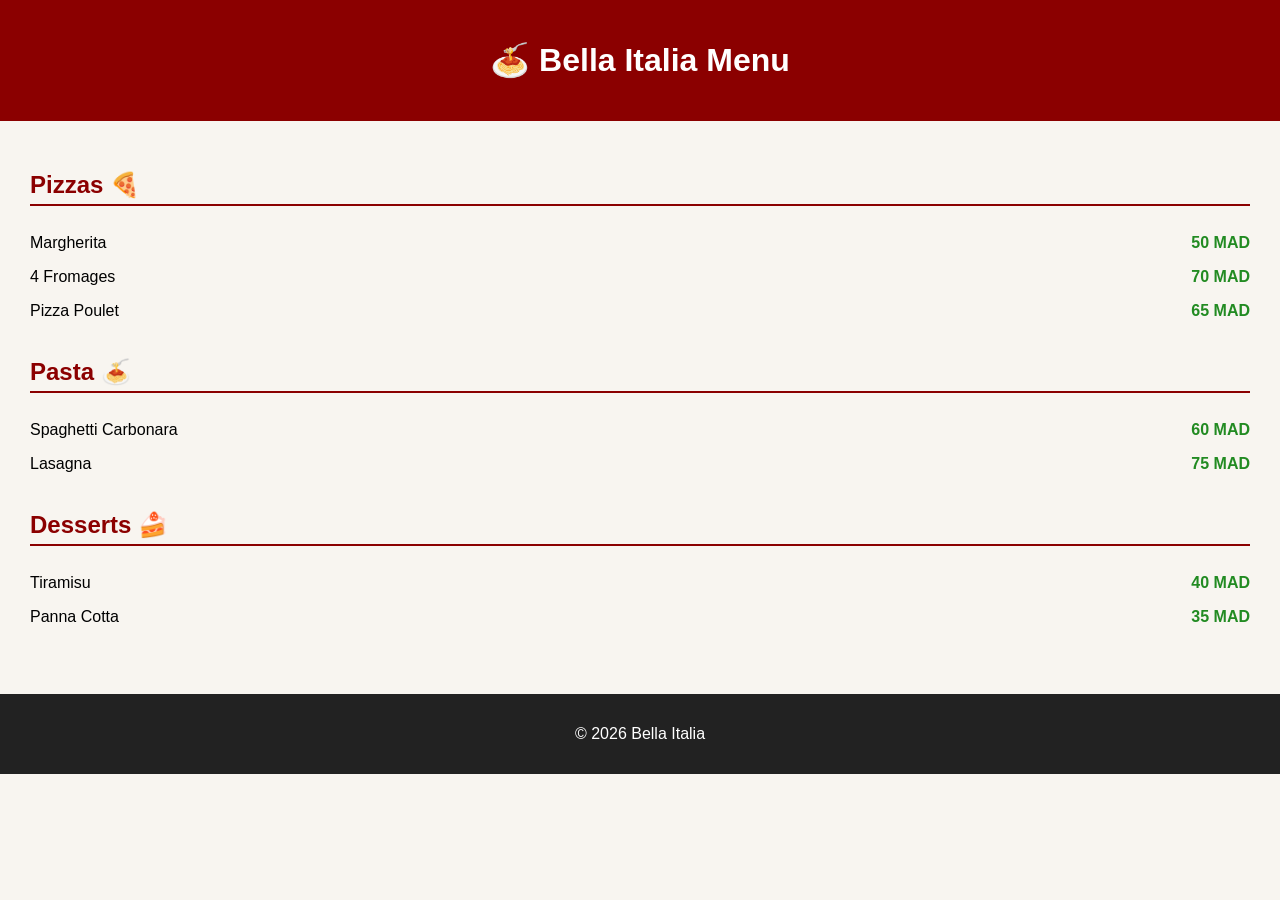
==== menu.html @ 9ca6e775 "add menu page" ====
<!DOCTYPE html>
<html lang="en">
<head>
    <meta charset="UTF-8">
    <title>Menu - Bella Italia</title>
    <style>
        body {
            font-family: Arial;
            margin: 0;
            background: #f8f5f0;
        }

        header {
            background: #8B0000;
            color: white;
            text-align: center;
            padding: 20px;
        }

        .menu {
            padding: 30px;
        }

        .category {
            margin-bottom: 30px;
        }

        .category h2 {
            border-bottom: 2px solid #8B0000;
            padding-bottom: 5px;
            color: #8B0000;
        }

        .item {
            display: flex;
            justify-content: space-between;
            padding: 8px 0;
        }

        .price {
            font-weight: bold;
            color: #228B22;
        }

        footer {
            text-align: center;
            padding: 15px;
            background: #222;
            color: white;
        }
    </style>
</head>
<body>

<header>
    <h1>🍝 Bella Italia Menu</h1>
</header>

<div class="menu">

    <div class="category">
        <h2>Pizzas 🍕</h2>
        <div class="item">
            <span>Margherita</span>
            <span class="price">50 MAD</span>
        </div>
        <div class="item">
            <span>4 Fromages</span>
            <span class="price">70 MAD</span>
        </div>
        <div class="item">
            <span>Pizza Poulet</span>
            <span class="price">65 MAD</span>
        </div>
    </div>

    <div class="category">
        <h2>Pasta 🍝</h2>
        <div class="item">
            <span>Spaghetti Carbonara</span>
            <span class="price">60 MAD</span>
        </div>
        <div class="item">
            <span>Lasagna</span>
            <span class="price">75 MAD</span>
        </div>
    </div>

    <div class="category">
        <h2>Desserts 🍰</h2>
        <div class="item">
            <span>Tiramisu</span>
            <span class="price">40 MAD</span>
        </div>
        <div class="item">
            <span>Panna Cotta</span>
            <span class="price">35 MAD</span>
        </div>
    </div>

</div>

<footer>
    <p>© 2026 Bella Italia</p>
</footer>

</body>
</html>
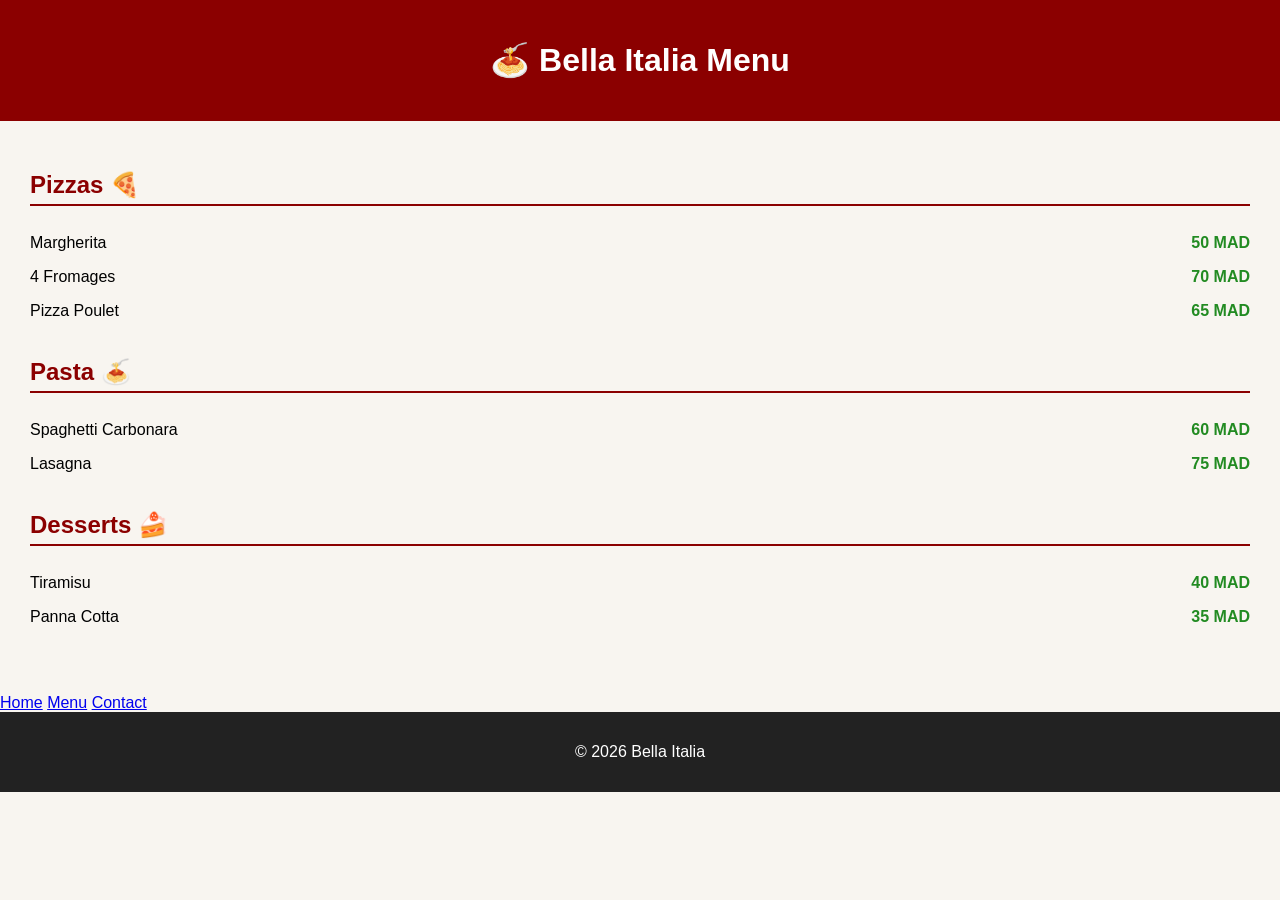
==== commit 51c002ee: "fianl update for today" ====
--- a/menu.html
+++ b/menu.html
@@ -99,6 +99,11 @@
     </div>
 
 </div>
+<nav>
+    <a href="index.html">Home</a>
+    <a href="menu.html">Menu</a>
+    <a href="#contact">Contact</a>
+</nav>
 
 <footer>
     <p>© 2026 Bella Italia</p>
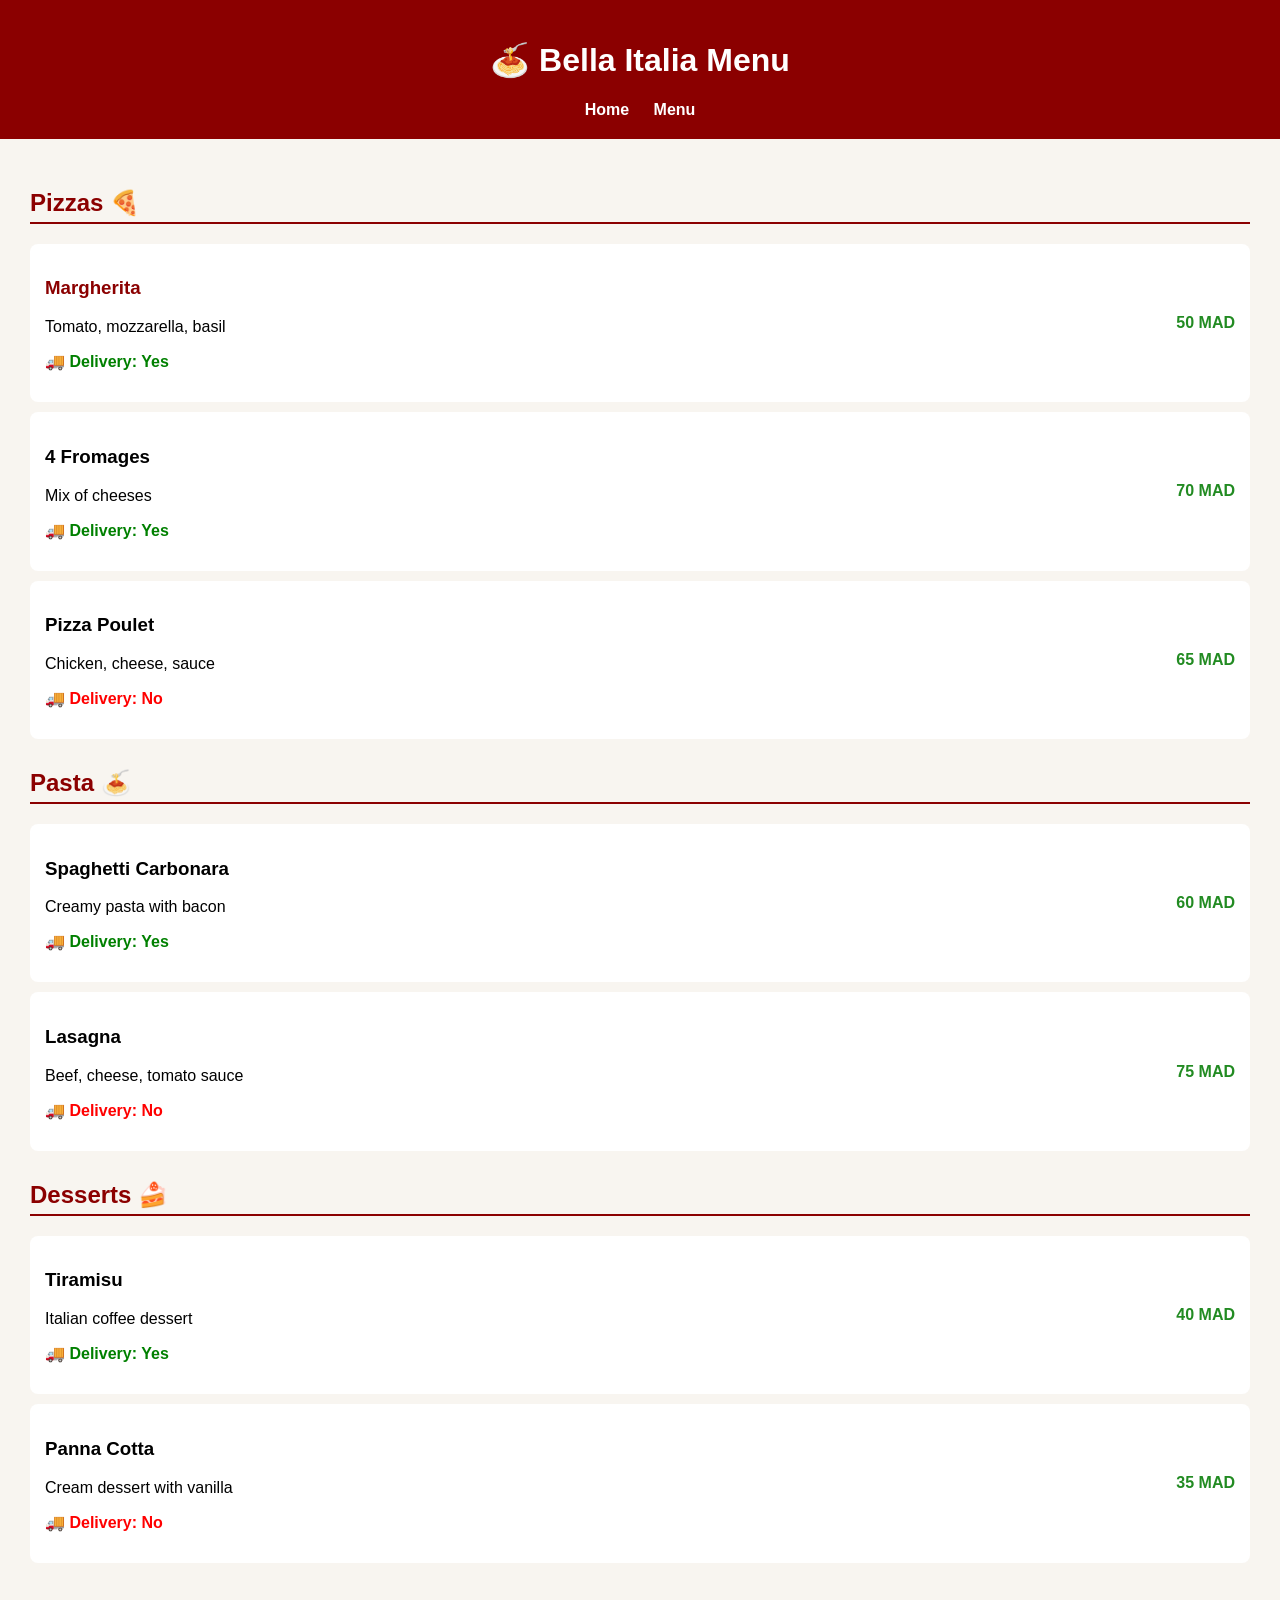
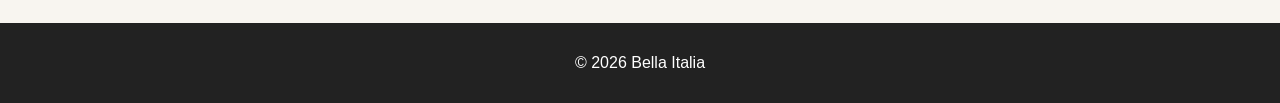
==== commit c3c79f2f: "add pizza page" ====
--- a/menu.html
+++ b/menu.html
@@ -2,7 +2,9 @@
 <html lang="en">
 <head>
     <meta charset="UTF-8">
+    <meta name="viewport" content="width=device-width, initial-scale=1.0">
     <title>Menu - Bella Italia</title>
+
     <style>
         body {
             font-family: Arial;
@@ -13,8 +15,19 @@
         header {
             background: #8B0000;
             color: white;
+            padding: 20px;
             text-align: center;
-            padding: 20px;
+        }
+
+        nav a {
+            color: white;
+            margin: 0 10px;
+            text-decoration: none;
+            font-weight: bold;
+        }
+
+        nav a:hover {
+            text-decoration: underline;
         }
 
         .menu {
@@ -34,12 +47,35 @@
         .item {
             display: flex;
             justify-content: space-between;
-            padding: 8px 0;
+            align-items: center;
+            padding: 15px;
+            background: white;
+            margin-bottom: 10px;
+            border-radius: 8px;
         }
 
         .price {
             font-weight: bold;
             color: #228B22;
+        }
+
+        .delivery-yes {
+            color: green;
+            font-weight: bold;
+        }
+
+        .delivery-no {
+            color: red;
+            font-weight: bold;
+        }
+
+        .item h3 a {
+            text-decoration: none;
+            color: #8B0000;
+        }
+
+        .item h3 a:hover {
+            text-decoration: underline;
         }
 
         footer {
@@ -48,62 +84,109 @@
             background: #222;
             color: white;
         }
+
+        /* Responsive */
+        @media (max-width: 600px) {
+            .item {
+                flex-direction: column;
+                text-align: center;
+            }
+        }
     </style>
 </head>
+
 <body>
 
 <header>
     <h1>🍝 Bella Italia Menu</h1>
+
+    <nav>
+        <a href="index.html">Home</a>
+        <a href="menu.html">Menu</a>
+    </nav>
 </header>
 
 <div class="menu">
 
+    <!-- PIZZAS -->
     <div class="category">
         <h2>Pizzas 🍕</h2>
+
         <div class="item">
-            <span>Margherita</span>
+            <div>
+                <h3><a href="pizza-margherita.html">Margherita</a></h3>
+                <p>Tomato, mozzarella, basil</p>
+                <p class="delivery-yes">🚚 Delivery: Yes</p>
+            </div>
             <span class="price">50 MAD</span>
         </div>
+
         <div class="item">
-            <span>4 Fromages</span>
+            <div>
+                <h3>4 Fromages</h3>
+                <p>Mix of cheeses</p>
+                <p class="delivery-yes">🚚 Delivery: Yes</p>
+            </div>
             <span class="price">70 MAD</span>
         </div>
+
         <div class="item">
-            <span>Pizza Poulet</span>
+            <div>
+                <h3>Pizza Poulet</h3>
+                <p>Chicken, cheese, sauce</p>
+                <p class="delivery-no">🚚 Delivery: No</p>
+            </div>
             <span class="price">65 MAD</span>
         </div>
     </div>
 
+    <!-- PASTA -->
     <div class="category">
         <h2>Pasta 🍝</h2>
+
         <div class="item">
-            <span>Spaghetti Carbonara</span>
+            <div>
+                <h3>Spaghetti Carbonara</h3>
+                <p>Creamy pasta with bacon</p>
+                <p class="delivery-yes">🚚 Delivery: Yes</p>
+            </div>
             <span class="price">60 MAD</span>
         </div>
+
         <div class="item">
-            <span>Lasagna</span>
+            <div>
+                <h3>Lasagna</h3>
+                <p>Beef, cheese, tomato sauce</p>
+                <p class="delivery-no">🚚 Delivery: No</p>
+            </div>
             <span class="price">75 MAD</span>
         </div>
     </div>
 
+    <!-- DESSERTS -->
     <div class="category">
         <h2>Desserts 🍰</h2>
+
         <div class="item">
-            <span>Tiramisu</span>
+            <div>
+                <h3>Tiramisu</h3>
+                <p>Italian coffee dessert</p>
+                <p class="delivery-yes">🚚 Delivery: Yes</p>
+            </div>
             <span class="price">40 MAD</span>
         </div>
+
         <div class="item">
-            <span>Panna Cotta</span>
+            <div>
+                <h3>Panna Cotta</h3>
+                <p>Cream dessert with vanilla</p>
+                <p class="delivery-no">🚚 Delivery: No</p>
+            </div>
             <span class="price">35 MAD</span>
         </div>
     </div>
 
 </div>
-<nav>
-    <a href="index.html">Home</a>
-    <a href="menu.html">Menu</a>
-    <a href="#contact">Contact</a>
-</nav>
 
 <footer>
     <p>© 2026 Bella Italia</p>
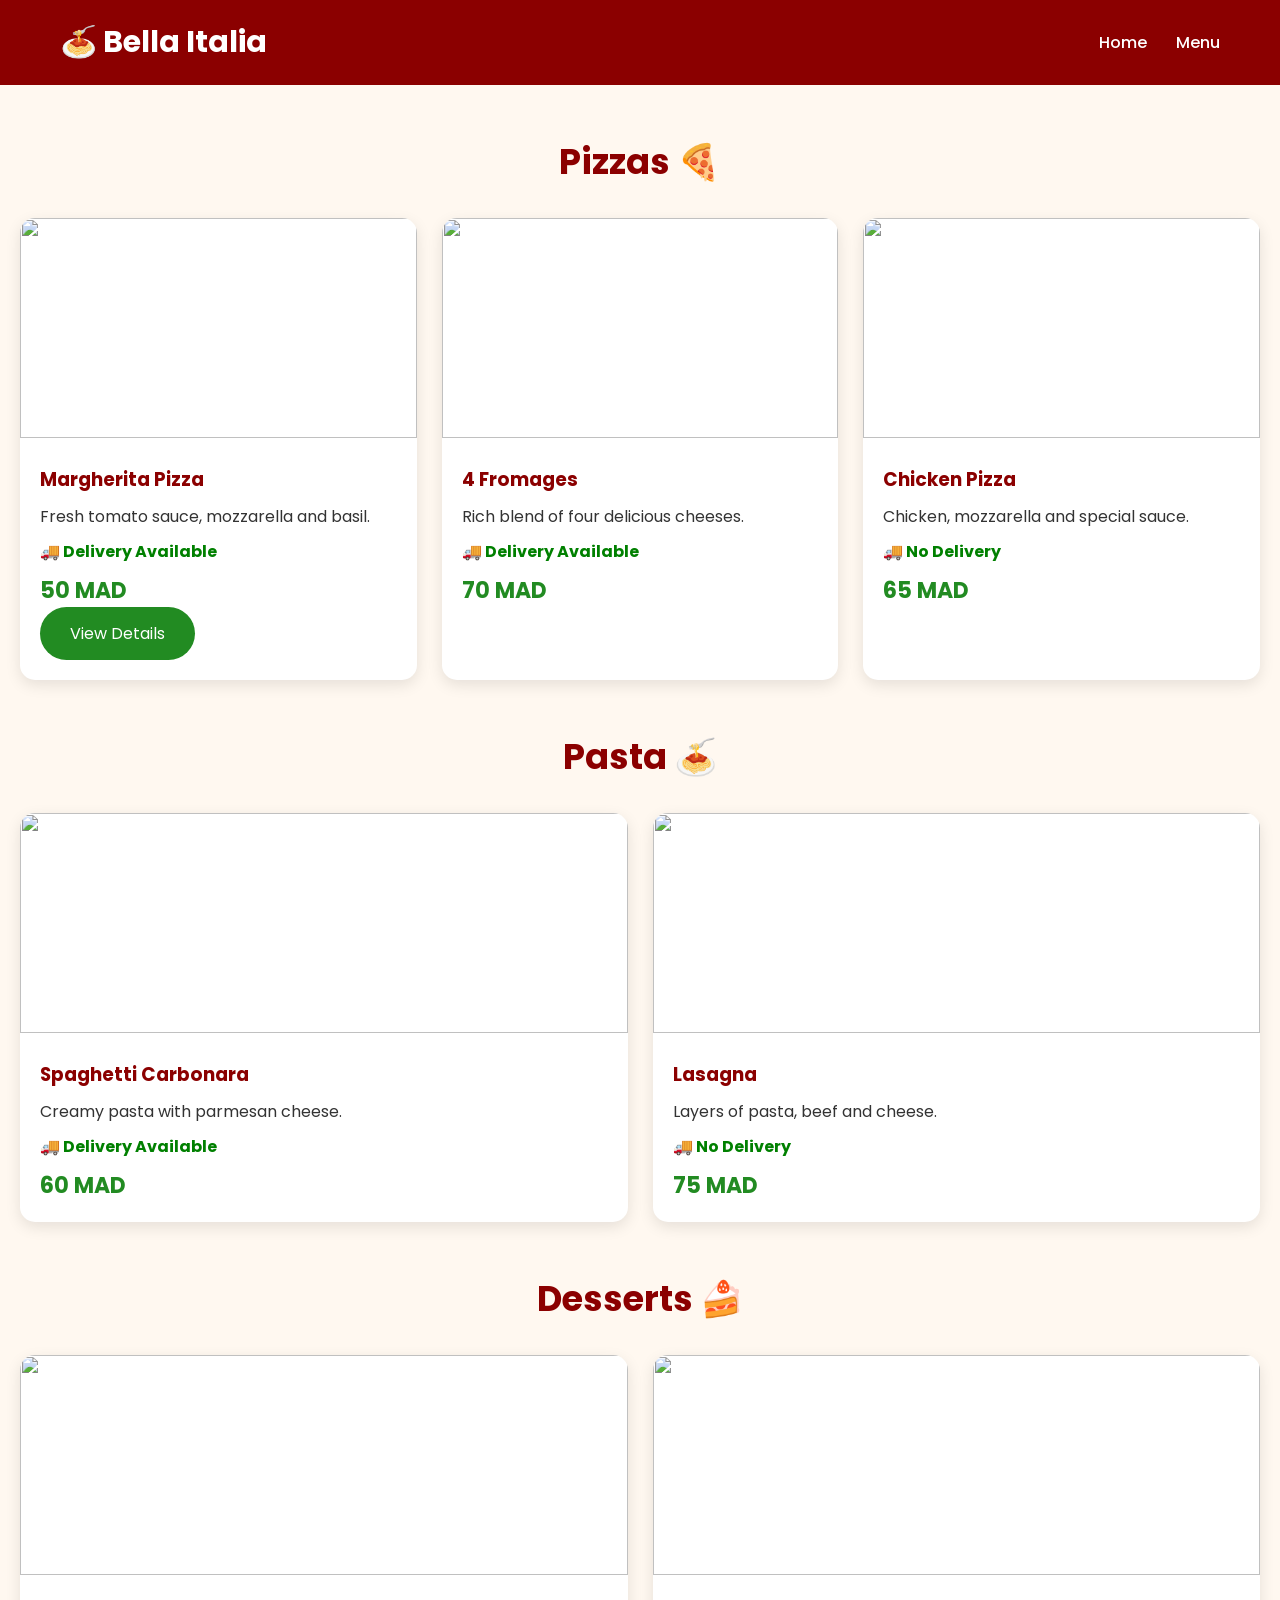
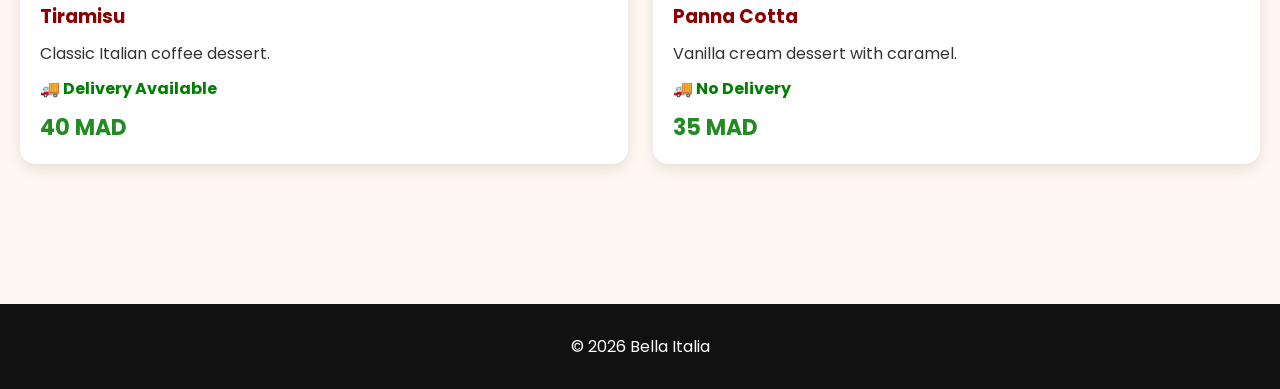
==== commit 2f5765a0: "ameliorer le style" ====
--- a/menu.html
+++ b/menu.html
@@ -1,196 +1,206 @@
 <!DOCTYPE html>
 <html lang="en">
+
 <head>
     <meta charset="UTF-8">
     <meta name="viewport" content="width=device-width, initial-scale=1.0">
+
     <title>Menu - Bella Italia</title>
 
-    <style>
-        body {
-            font-family: Arial;
-            margin: 0;
-            background: #f8f5f0;
-        }
-
-        header {
-            background: #8B0000;
-            color: white;
-            padding: 20px;
-            text-align: center;
-        }
-
-        nav a {
-            color: white;
-            margin: 0 10px;
-            text-decoration: none;
-            font-weight: bold;
-        }
-
-        nav a:hover {
-            text-decoration: underline;
-        }
-
-        .menu {
-            padding: 30px;
-        }
-
-        .category {
-            margin-bottom: 30px;
-        }
-
-        .category h2 {
-            border-bottom: 2px solid #8B0000;
-            padding-bottom: 5px;
-            color: #8B0000;
-        }
-
-        .item {
-            display: flex;
-            justify-content: space-between;
-            align-items: center;
-            padding: 15px;
-            background: white;
-            margin-bottom: 10px;
-            border-radius: 8px;
-        }
-
-        .price {
-            font-weight: bold;
-            color: #228B22;
-        }
-
-        .delivery-yes {
-            color: green;
-            font-weight: bold;
-        }
-
-        .delivery-no {
-            color: red;
-            font-weight: bold;
-        }
-
-        .item h3 a {
-            text-decoration: none;
-            color: #8B0000;
-        }
-
-        .item h3 a:hover {
-            text-decoration: underline;
-        }
-
-        footer {
-            text-align: center;
-            padding: 15px;
-            background: #222;
-            color: white;
-        }
-
-        /* Responsive */
-        @media (max-width: 600px) {
-            .item {
-                flex-direction: column;
-                text-align: center;
-            }
-        }
-    </style>
+    <link rel="stylesheet" href="style.css">
+
+    <link href="https://fonts.googleapis.com/css2?family=Poppins:wght@300;400;500;700&display=swap" rel="stylesheet">
 </head>
 
 <body>
 
-<header>
-    <h1>🍝 Bella Italia Menu</h1>
-
-    <nav>
-        <a href="index.html">Home</a>
-        <a href="menu.html">Menu</a>
+    <nav class="navbar">
+
+        <h1 class="logo">🍝 Bella Italia</h1>
+
+        <div class="nav-links">
+            <a href="index.html">Home</a>
+            <a href="menu.html">Menu</a>
+        </div>
+
     </nav>
-</header>
-
-<div class="menu">
-
-    <!-- PIZZAS -->
-    <div class="category">
-        <h2>Pizzas 🍕</h2>
-
-        <div class="item">
-            <div>
-                <h3><a href="pizza-margherita.html">Margherita</a></h3>
-                <p>Tomato, mozzarella, basil</p>
-                <p class="delivery-yes">🚚 Delivery: Yes</p>
+
+    <div class="menu">
+
+        <!-- PIZZAS -->
+
+        <div class="category">
+
+            <h2>Pizzas 🍕</h2>
+
+            <div class="menu-grid">
+
+                <div class="item">
+
+                    <img src="https://images.unsplash.com/photo-1604382355076-af4b0eb60143">
+
+                    <div class="item-content">
+
+                        <h3>Margherita Pizza</h3>
+
+                        <p>Fresh tomato sauce, mozzarella and basil.</p>
+
+                        <p class="delivery">🚚 Delivery Available</p>
+
+                        <p class="price">50 MAD</p>
+
+                        <a href="pizza-margherita.html" class="btn">
+                            View Details
+                        </a>
+
+                    </div>
+
+                </div>
+
+                <div class="item">
+
+                    <img src="https://images.unsplash.com/photo-1513104890138-7c749659a591">
+
+                    <div class="item-content">
+
+                        <h3>4 Fromages</h3>
+
+                        <p>Rich blend of four delicious cheeses.</p>
+
+                        <p class="delivery">🚚 Delivery Available</p>
+
+                        <p class="price">70 MAD</p>
+
+                    </div>
+
+                </div>
+
+                <div class="item">
+
+                    <img src="https://images.unsplash.com/photo-1594007654729-407eedc4be65">
+
+                    <div class="item-content">
+
+                        <h3>Chicken Pizza</h3>
+
+                        <p>Chicken, mozzarella and special sauce.</p>
+
+                        <p class="delivery">🚚 No Delivery</p>
+
+                        <p class="price">65 MAD</p>
+
+                    </div>
+
+                </div>
+
             </div>
-            <span class="price">50 MAD</span>
-        </div>
-
-        <div class="item">
-            <div>
-                <h3>4 Fromages</h3>
-                <p>Mix of cheeses</p>
-                <p class="delivery-yes">🚚 Delivery: Yes</p>
+
+        </div>
+
+        <!-- PASTA -->
+
+        <div class="category">
+
+            <h2>Pasta 🍝</h2>
+
+            <div class="menu-grid">
+
+                <div class="item">
+
+                    <img src="https://images.unsplash.com/photo-1621996346565-e3dbc646d9a9">
+
+                    <div class="item-content">
+
+                        <h3>Spaghetti Carbonara</h3>
+
+                        <p>Creamy pasta with parmesan cheese.</p>
+
+                        <p class="delivery">🚚 Delivery Available</p>
+
+                        <p class="price">60 MAD</p>
+
+                    </div>
+
+                </div>
+
+                <div class="item">
+
+                    <img src="https://images.unsplash.com/photo-1619895092538-128341789043">
+
+                    <div class="item-content">
+
+                        <h3>Lasagna</h3>
+
+                        <p>Layers of pasta, beef and cheese.</p>
+
+                        <p class="delivery">🚚 No Delivery</p>
+
+                        <p class="price">75 MAD</p>
+
+                    </div>
+
+                </div>
+
             </div>
-            <span class="price">70 MAD</span>
-        </div>
-
-        <div class="item">
-            <div>
-                <h3>Pizza Poulet</h3>
-                <p>Chicken, cheese, sauce</p>
-                <p class="delivery-no">🚚 Delivery: No</p>
+
+        </div>
+
+        <!-- DESSERTS -->
+
+        <div class="category">
+
+            <h2>Desserts 🍰</h2>
+
+            <div class="menu-grid">
+
+                <div class="item">
+
+                    <img src="https://images.unsplash.com/photo-1571877227200-a0d98ea607e9">
+
+                    <div class="item-content">
+
+                        <h3>Tiramisu</h3>
+
+                        <p>Classic Italian coffee dessert.</p>
+
+                        <p class="delivery">🚚 Delivery Available</p>
+
+                        <p class="price">40 MAD</p>
+
+                    </div>
+
+                </div>
+
+                <div class="item">
+
+                    <img src="https://images.unsplash.com/photo-1488477181946-6428a0291777">
+
+                    <div class="item-content">
+
+                        <h3>Panna Cotta</h3>
+
+                        <p>Vanilla cream dessert with caramel.</p>
+
+                        <p class="delivery">🚚 No Delivery</p>
+
+                        <p class="price">35 MAD</p>
+
+                    </div>
+
+                </div>
+
             </div>
-            <span class="price">65 MAD</span>
-        </div>
+
+        </div>
+
     </div>
 
-    <!-- PASTA -->
-    <div class="category">
-        <h2>Pasta 🍝</h2>
-
-        <div class="item">
-            <div>
-                <h3>Spaghetti Carbonara</h3>
-                <p>Creamy pasta with bacon</p>
-                <p class="delivery-yes">🚚 Delivery: Yes</p>
-            </div>
-            <span class="price">60 MAD</span>
-        </div>
-
-        <div class="item">
-            <div>
-                <h3>Lasagna</h3>
-                <p>Beef, cheese, tomato sauce</p>
-                <p class="delivery-no">🚚 Delivery: No</p>
-            </div>
-            <span class="price">75 MAD</span>
-        </div>
-    </div>
-
-    <!-- DESSERTS -->
-    <div class="category">
-        <h2>Desserts 🍰</h2>
-
-        <div class="item">
-            <div>
-                <h3>Tiramisu</h3>
-                <p>Italian coffee dessert</p>
-                <p class="delivery-yes">🚚 Delivery: Yes</p>
-            </div>
-            <span class="price">40 MAD</span>
-        </div>
-
-        <div class="item">
-            <div>
-                <h3>Panna Cotta</h3>
-                <p>Cream dessert with vanilla</p>
-                <p class="delivery-no">🚚 Delivery: No</p>
-            </div>
-            <span class="price">35 MAD</span>
-        </div>
-    </div>
-
-</div>
-
-<footer>
-    <p>© 2026 Bella Italia</p>
-</footer>
+    <footer>
+
+        <p>© 2026 Bella Italia</p>
+
+    </footer>
 
 </body>
+
 </html>
--- a/style.css
+++ b/style.css
@@ -0,0 +1,313 @@
+*{
+    margin:0;
+    padding:0;
+    box-sizing:border-box;
+}
+
+html{
+    scroll-behavior:smooth;
+}
+
+body{
+    font-family:'Poppins', sans-serif;
+    background:#fff8f0;
+    color:#333;
+}
+
+/* NAVBAR */
+
+.navbar{
+    display:flex;
+    justify-content:space-between;
+    align-items:center;
+
+    padding:20px 60px;
+
+    background:#8B0000;
+
+    position:sticky;
+    top:0;
+    z-index:1000;
+}
+
+.logo{
+    color:white;
+    font-size:30px;
+}
+
+.nav-links a{
+    color:white;
+    text-decoration:none;
+    margin-left:25px;
+    font-weight:500;
+    transition:0.3s;
+}
+
+.nav-links a:hover{
+    color:#ffd700;
+}
+
+/* HERO */
+
+.hero{
+    height:90vh;
+
+    background:
+    linear-gradient(rgba(0,0,0,0.5),
+    rgba(0,0,0,0.5)),
+
+    url('https://images.unsplash.com/photo-1513104890138-7c749659a591');
+
+    background-size:cover;
+    background-position:center;
+
+    display:flex;
+    flex-direction:column;
+    justify-content:center;
+    align-items:center;
+
+    text-align:center;
+    color:white;
+    padding:20px;
+}
+
+.hero h2{
+    font-size:60px;
+    margin-bottom:20px;
+}
+
+.hero p{
+    font-size:22px;
+    margin-bottom:30px;
+}
+
+/* BUTTON */
+
+.btn{
+    display:inline-block;
+
+    background:#228B22;
+    color:white;
+
+    padding:14px 30px;
+
+    border-radius:40px;
+
+    text-decoration:none;
+
+    transition:0.3s;
+}
+
+.btn:hover{
+    transform:scale(1.05);
+    background:#2fa12f;
+}
+
+/* ABOUT */
+
+.about{
+    padding:80px 20px;
+    text-align:center;
+}
+
+.about h2{
+    color:#8B0000;
+    font-size:40px;
+    margin-bottom:20px;
+}
+
+.about p{
+    max-width:700px;
+    margin:auto;
+    line-height:1.8;
+}
+
+/* MENU */
+
+.menu{
+    padding:50px 20px;
+}
+
+.category{
+    margin-bottom:50px;
+}
+
+.category h2{
+    text-align:center;
+    color:#8B0000;
+    font-size:35px;
+    margin-bottom:30px;
+}
+
+.menu-grid{
+    display:grid;
+    grid-template-columns:repeat(auto-fit,minmax(280px,1fr));
+    gap:25px;
+}
+
+.item{
+    background:white;
+
+    border-radius:15px;
+
+    overflow:hidden;
+
+    box-shadow:0 5px 15px rgba(0,0,0,0.1);
+
+    transition:0.3s;
+}
+
+.item:hover{
+    transform:translateY(-8px);
+}
+
+.item img{
+    width:100%;
+    height:220px;
+    object-fit:cover;
+}
+
+.item-content{
+    padding:20px;
+}
+
+.item h3{
+    color:#8B0000;
+    margin-bottom:10px;
+}
+
+.price{
+    color:#228B22;
+    font-size:22px;
+    font-weight:bold;
+    margin-top:10px;
+}
+
+.delivery{
+    margin-top:10px;
+    font-weight:bold;
+    color:green;
+}
+
+/* CONTACT */
+
+#contact{
+    background:white;
+    padding:60px 20px;
+    text-align:center;
+}
+
+#contact h2{
+    color:#8B0000;
+    margin-bottom:20px;
+}
+
+/* RESERVATION */
+
+#reservation{
+    padding:60px 20px;
+    text-align:center;
+}
+
+form{
+    max-width:500px;
+    margin:auto;
+}
+
+input{
+    width:100%;
+    padding:15px;
+    margin:10px 0;
+
+    border:none;
+    border-radius:10px;
+
+    background:#f1f1f1;
+}
+
+button{
+    width:100%;
+
+    padding:15px;
+
+    border:none;
+    border-radius:10px;
+
+    background:#8B0000;
+    color:white;
+
+    font-size:16px;
+
+    cursor:pointer;
+
+    transition:0.3s;
+}
+
+button:hover{
+    background:#600000;
+}
+
+/* DETAILS PAGE */
+
+.container{
+    max-width:1000px;
+
+    margin:50px auto;
+
+    background:white;
+
+    border-radius:20px;
+
+    overflow:hidden;
+
+    box-shadow:0 5px 20px rgba(0,0,0,0.1);
+}
+
+.container img{
+    width:100%;
+    height:450px;
+    object-fit:cover;
+}
+
+.content{
+    padding:40px;
+}
+
+.content h2{
+    color:#8B0000;
+    margin-bottom:20px;
+    font-size:40px;
+}
+
+.content p{
+    line-height:1.8;
+    margin-bottom:20px;
+}
+
+/* FOOTER */
+
+footer{
+    background:#111;
+    color:white;
+    text-align:center;
+    padding:30px;
+    margin-top:40px;
+}
+
+/* MOBILE */
+
+@media(max-width:768px){
+
+    .navbar{
+        flex-direction:column;
+    }
+
+    .nav-links{
+        margin-top:15px;
+    }
+
+    .hero h2{
+        font-size:40px;
+    }
+
+}
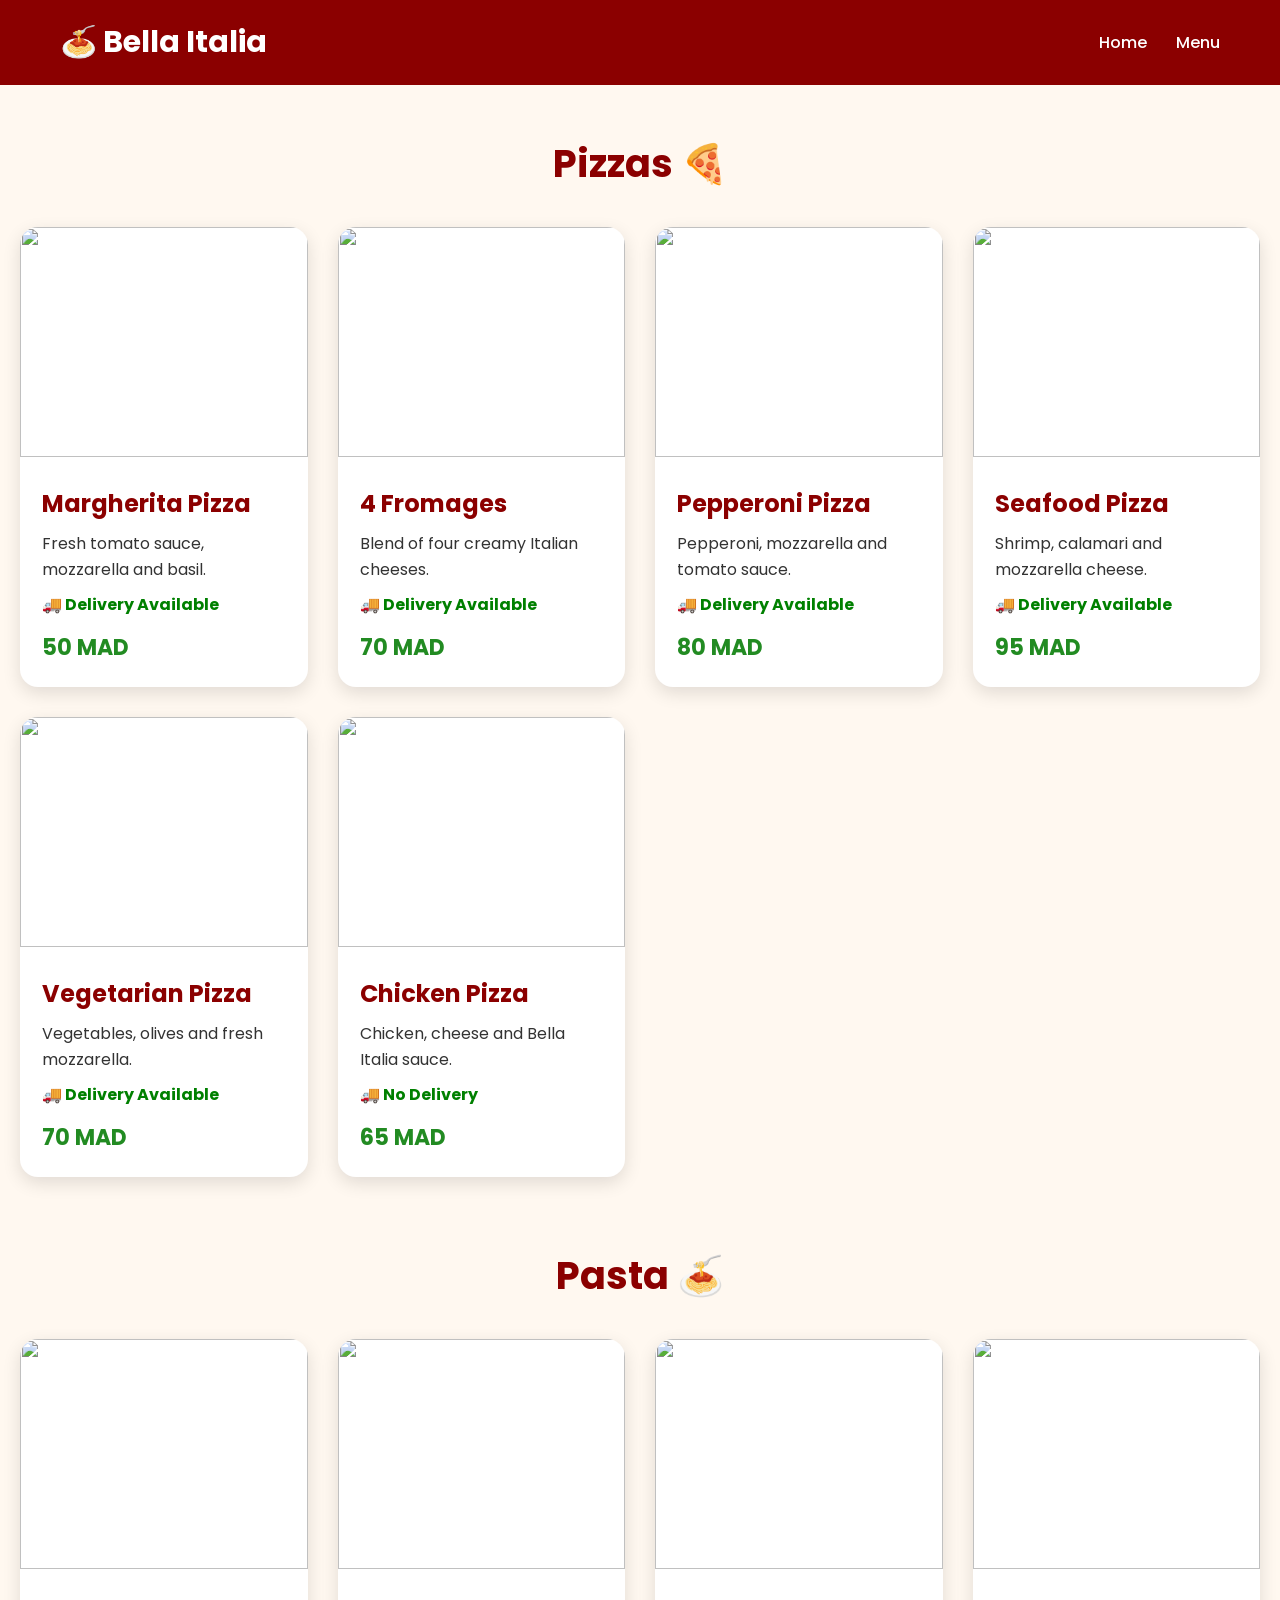
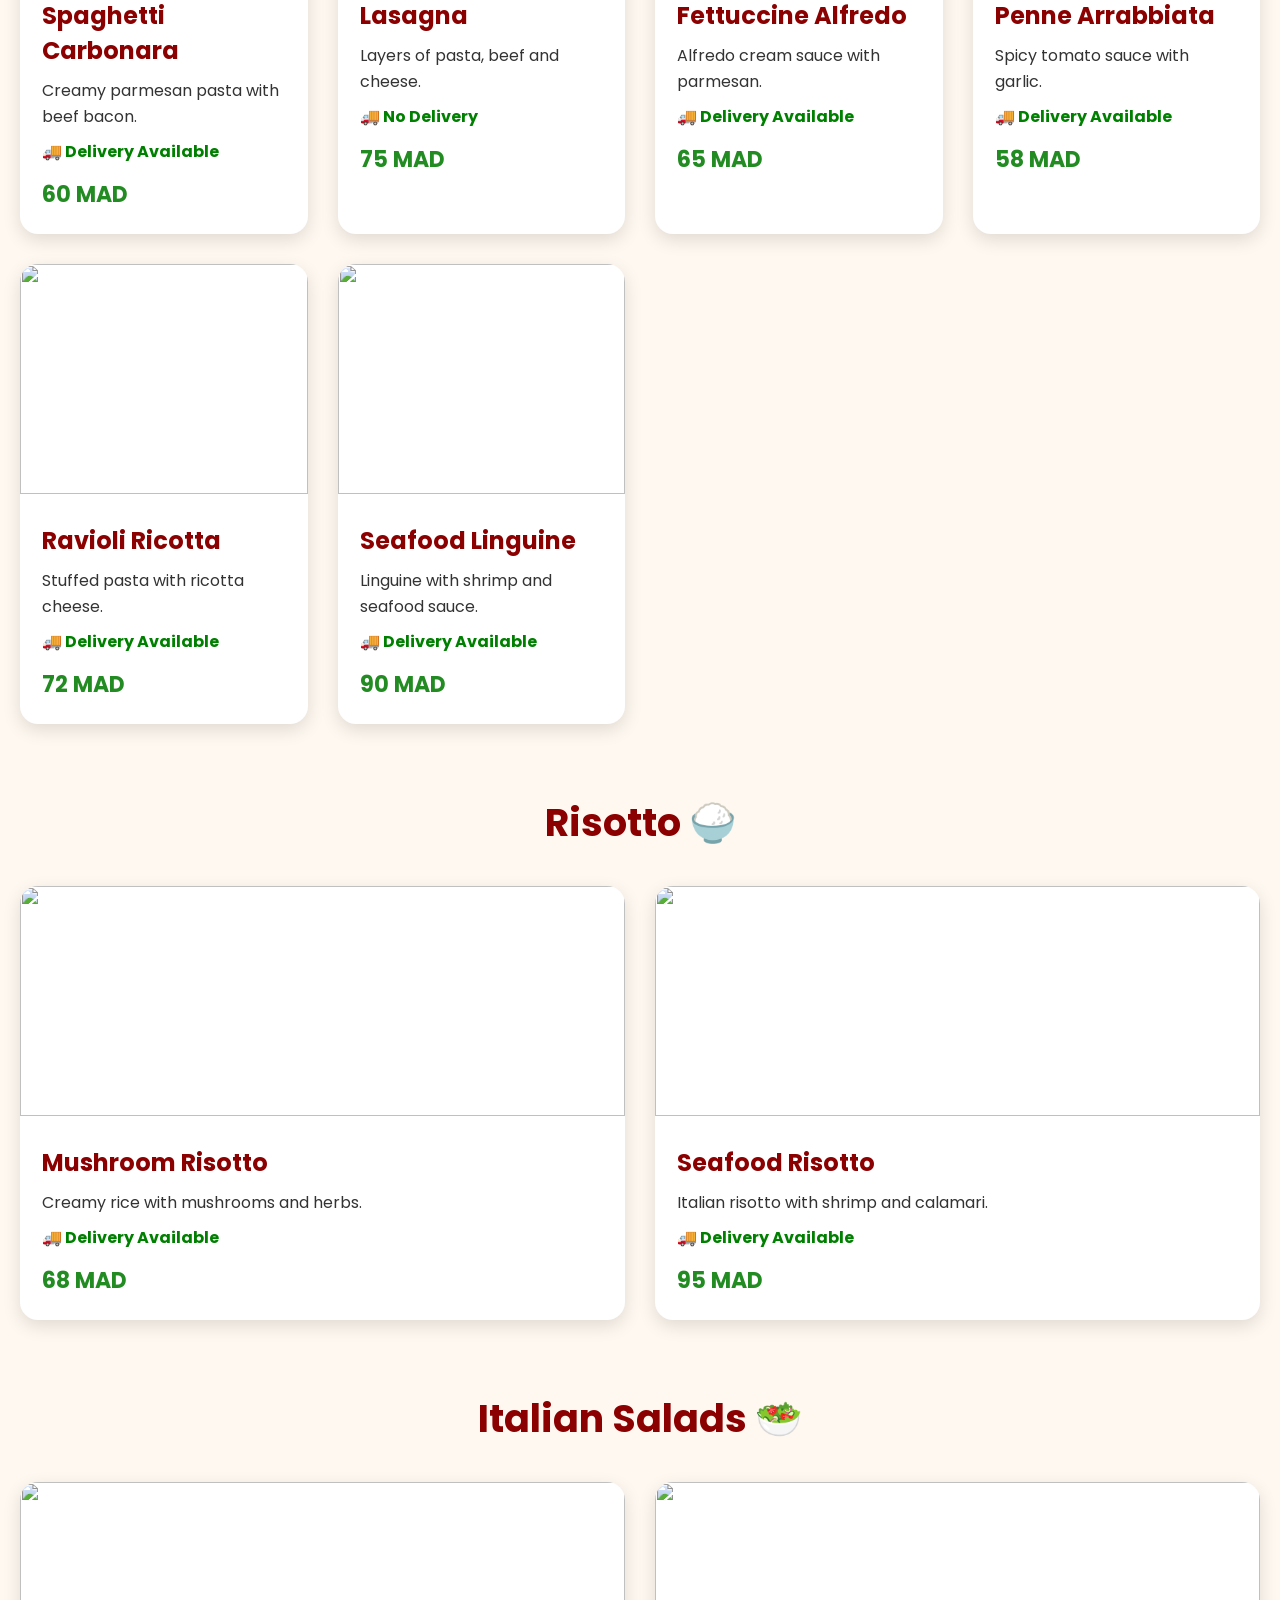
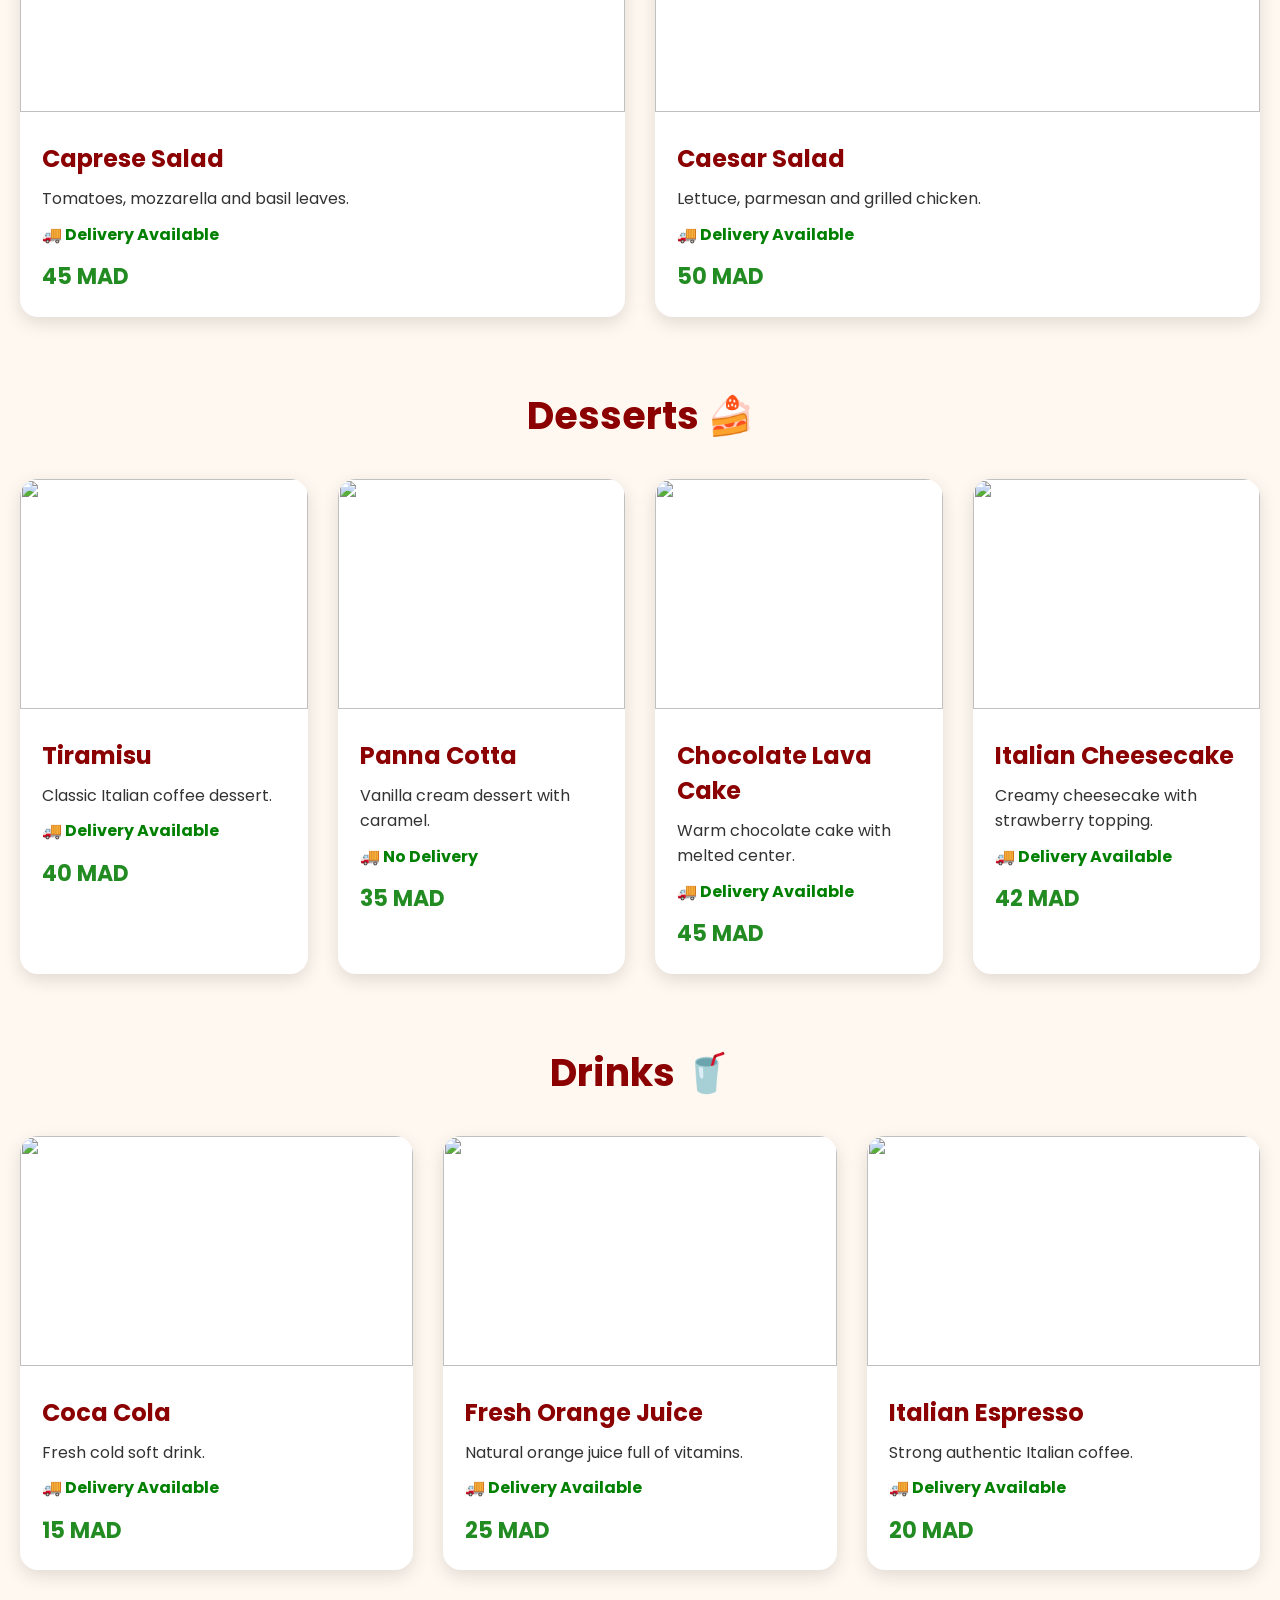
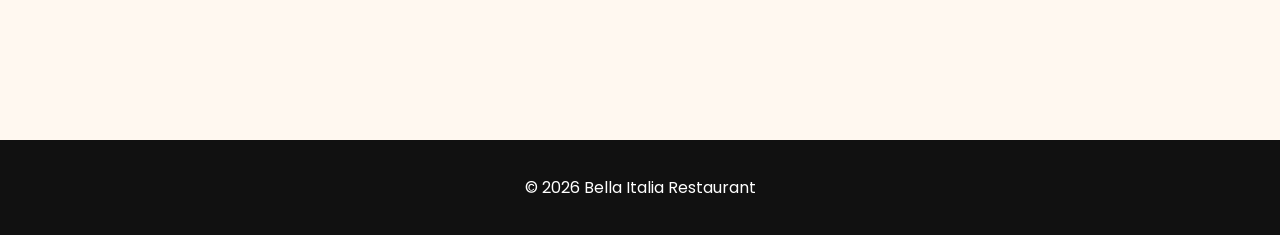
==== commit 8f6e607a: "add items" ====
--- a/menu.html
+++ b/menu.html
@@ -4,7 +4,6 @@
 <head>
     <meta charset="UTF-8">
     <meta name="viewport" content="width=device-width, initial-scale=1.0">
-
     <title>Menu - Bella Italia</title>
 
     <link rel="stylesheet" href="style.css">
@@ -13,6 +12,8 @@
 </head>
 
 <body>
+
+    <!-- NAVBAR -->
 
     <nav class="navbar">
 
@@ -25,6 +26,8 @@
 
     </nav>
 
+    <!-- MENU -->
+
     <div class="menu">
 
         <!-- PIZZAS -->
@@ -36,61 +39,63 @@
             <div class="menu-grid">
 
                 <div class="item">
-
                     <img src="https://images.unsplash.com/photo-1604382355076-af4b0eb60143">
-
-                    <div class="item-content">
-
+                    <div class="item-content">
                         <h3>Margherita Pizza</h3>
-
                         <p>Fresh tomato sauce, mozzarella and basil.</p>
-
-                        <p class="delivery">🚚 Delivery Available</p>
-
+                        <p class="delivery">🚚 Delivery Available</p>
                         <p class="price">50 MAD</p>
-
-                        <a href="pizza-margherita.html" class="btn">
-                            View Details
-                        </a>
-
-                    </div>
-
-                </div>
-
-                <div class="item">
-
+                    </div>
+                </div>
+
+                <div class="item">
                     <img src="https://images.unsplash.com/photo-1513104890138-7c749659a591">
-
-                    <div class="item-content">
-
+                    <div class="item-content">
                         <h3>4 Fromages</h3>
-
-                        <p>Rich blend of four delicious cheeses.</p>
-
-                        <p class="delivery">🚚 Delivery Available</p>
-
+                        <p>Blend of four creamy Italian cheeses.</p>
+                        <p class="delivery">🚚 Delivery Available</p>
                         <p class="price">70 MAD</p>
-
-                    </div>
-
-                </div>
-
-                <div class="item">
-
+                    </div>
+                </div>
+
+                <div class="item">
+                    <img src="https://images.unsplash.com/photo-1548365328-9f547fb0953b">
+                    <div class="item-content">
+                        <h3>Pepperoni Pizza</h3>
+                        <p>Pepperoni, mozzarella and tomato sauce.</p>
+                        <p class="delivery">🚚 Delivery Available</p>
+                        <p class="price">80 MAD</p>
+                    </div>
+                </div>
+
+                <div class="item">
+                    <img src="https://images.unsplash.com/photo-1565299624946-b28f40a0ae38">
+                    <div class="item-content">
+                        <h3>Seafood Pizza</h3>
+                        <p>Shrimp, calamari and mozzarella cheese.</p>
+                        <p class="delivery">🚚 Delivery Available</p>
+                        <p class="price">95 MAD</p>
+                    </div>
+                </div>
+
+                <div class="item">
+                    <img src="https://images.unsplash.com/photo-1574071318508-1cdbab80d002">
+                    <div class="item-content">
+                        <h3>Vegetarian Pizza</h3>
+                        <p>Vegetables, olives and fresh mozzarella.</p>
+                        <p class="delivery">🚚 Delivery Available</p>
+                        <p class="price">70 MAD</p>
+                    </div>
+                </div>
+
+                <div class="item">
                     <img src="https://images.unsplash.com/photo-1594007654729-407eedc4be65">
-
-                    <div class="item-content">
-
+                    <div class="item-content">
                         <h3>Chicken Pizza</h3>
-
-                        <p>Chicken, mozzarella and special sauce.</p>
-
+                        <p>Chicken, cheese and Bella Italia sauce.</p>
                         <p class="delivery">🚚 No Delivery</p>
-
                         <p class="price">65 MAD</p>
-
-                    </div>
-
+                    </div>
                 </div>
 
             </div>
@@ -106,39 +111,127 @@
             <div class="menu-grid">
 
                 <div class="item">
-
                     <img src="https://images.unsplash.com/photo-1621996346565-e3dbc646d9a9">
-
-                    <div class="item-content">
-
+                    <div class="item-content">
                         <h3>Spaghetti Carbonara</h3>
-
-                        <p>Creamy pasta with parmesan cheese.</p>
-
-                        <p class="delivery">🚚 Delivery Available</p>
-
+                        <p>Creamy parmesan pasta with beef bacon.</p>
+                        <p class="delivery">🚚 Delivery Available</p>
                         <p class="price">60 MAD</p>
-
-                    </div>
-
-                </div>
-
-                <div class="item">
-
+                    </div>
+                </div>
+
+                <div class="item">
                     <img src="https://images.unsplash.com/photo-1619895092538-128341789043">
-
-                    <div class="item-content">
-
+                    <div class="item-content">
                         <h3>Lasagna</h3>
-
                         <p>Layers of pasta, beef and cheese.</p>
-
                         <p class="delivery">🚚 No Delivery</p>
-
                         <p class="price">75 MAD</p>
-
-                    </div>
-
+                    </div>
+                </div>
+
+                <div class="item">
+                    <img src="https://images.unsplash.com/photo-1551183053-bf91a1d81141">
+                    <div class="item-content">
+                        <h3>Fettuccine Alfredo</h3>
+                        <p>Alfredo cream sauce with parmesan.</p>
+                        <p class="delivery">🚚 Delivery Available</p>
+                        <p class="price">65 MAD</p>
+                    </div>
+                </div>
+
+                <div class="item">
+                    <img src="https://images.unsplash.com/photo-1555949258-eb67b1ef0ceb">
+                    <div class="item-content">
+                        <h3>Penne Arrabbiata</h3>
+                        <p>Spicy tomato sauce with garlic.</p>
+                        <p class="delivery">🚚 Delivery Available</p>
+                        <p class="price">58 MAD</p>
+                    </div>
+                </div>
+
+                <div class="item">
+                    <img src="https://images.unsplash.com/photo-1473093295043-cdd812d0e601">
+                    <div class="item-content">
+                        <h3>Ravioli Ricotta</h3>
+                        <p>Stuffed pasta with ricotta cheese.</p>
+                        <p class="delivery">🚚 Delivery Available</p>
+                        <p class="price">72 MAD</p>
+                    </div>
+                </div>
+
+                <div class="item">
+                    <img src="https://images.unsplash.com/photo-1521389508051-d7ffb5dc8f70">
+                    <div class="item-content">
+                        <h3>Seafood Linguine</h3>
+                        <p>Linguine with shrimp and seafood sauce.</p>
+                        <p class="delivery">🚚 Delivery Available</p>
+                        <p class="price">90 MAD</p>
+                    </div>
+                </div>
+
+            </div>
+
+        </div>
+
+        <!-- RISOTTO -->
+
+        <div class="category">
+
+            <h2>Risotto 🍚</h2>
+
+            <div class="menu-grid">
+
+                <div class="item">
+                    <img src="https://images.unsplash.com/photo-1633436375795-12b3b339712f">
+                    <div class="item-content">
+                        <h3>Mushroom Risotto</h3>
+                        <p>Creamy rice with mushrooms and herbs.</p>
+                        <p class="delivery">🚚 Delivery Available</p>
+                        <p class="price">68 MAD</p>
+                    </div>
+                </div>
+
+                <div class="item">
+                    <img src="https://images.unsplash.com/photo-1515003197210-e0cd71810b5f">
+                    <div class="item-content">
+                        <h3>Seafood Risotto</h3>
+                        <p>Italian risotto with shrimp and calamari.</p>
+                        <p class="delivery">🚚 Delivery Available</p>
+                        <p class="price">95 MAD</p>
+                    </div>
+                </div>
+
+            </div>
+
+        </div>
+
+        <!-- SALADS -->
+
+        <div class="category">
+
+            <h2>Italian Salads 🥗</h2>
+
+            <div class="menu-grid">
+
+                <div class="item">
+                    <img src="https://images.unsplash.com/photo-1546793665-c74683f339c1">
+                    <div class="item-content">
+                        <h3>Caprese Salad</h3>
+                        <p>Tomatoes, mozzarella and basil leaves.</p>
+                        <p class="delivery">🚚 Delivery Available</p>
+                        <p class="price">45 MAD</p>
+                    </div>
+                </div>
+
+                <div class="item">
+                    <img src="https://images.unsplash.com/photo-1512621776951-a57141f2eefd">
+                    <div class="item-content">
+                        <h3>Caesar Salad</h3>
+                        <p>Lettuce, parmesan and grilled chicken.</p>
+                        <p class="delivery">🚚 Delivery Available</p>
+                        <p class="price">50 MAD</p>
+                    </div>
                 </div>
 
             </div>
@@ -154,39 +247,85 @@
             <div class="menu-grid">
 
                 <div class="item">
-
                     <img src="https://images.unsplash.com/photo-1571877227200-a0d98ea607e9">
-
-                    <div class="item-content">
-
+                    <div class="item-content">
                         <h3>Tiramisu</h3>
-
                         <p>Classic Italian coffee dessert.</p>
-
-                        <p class="delivery">🚚 Delivery Available</p>
-
+                        <p class="delivery">🚚 Delivery Available</p>
                         <p class="price">40 MAD</p>
-
-                    </div>
-
-                </div>
-
-                <div class="item">
-
+                    </div>
+                </div>
+
+                <div class="item">
                     <img src="https://images.unsplash.com/photo-1488477181946-6428a0291777">
-
-                    <div class="item-content">
-
+                    <div class="item-content">
                         <h3>Panna Cotta</h3>
-
                         <p>Vanilla cream dessert with caramel.</p>
-
                         <p class="delivery">🚚 No Delivery</p>
-
                         <p class="price">35 MAD</p>
-
-                    </div>
-
+                    </div>
+                </div>
+
+                <div class="item">
+                    <img src="https://images.unsplash.com/photo-1551024601-bec78aea704b">
+                    <div class="item-content">
+                        <h3>Chocolate Lava Cake</h3>
+                        <p>Warm chocolate cake with melted center.</p>
+                        <p class="delivery">🚚 Delivery Available</p>
+                        <p class="price">45 MAD</p>
+                    </div>
+                </div>
+
+                <div class="item">
+                    <img src="https://images.unsplash.com/photo-1464306076886-da185f6a9d05">
+                    <div class="item-content">
+                        <h3>Italian Cheesecake</h3>
+                        <p>Creamy cheesecake with strawberry topping.</p>
+                        <p class="delivery">🚚 Delivery Available</p>
+                        <p class="price">42 MAD</p>
+                    </div>
+                </div>
+
+            </div>
+
+        </div>
+
+        <!-- DRINKS -->
+
+        <div class="category">
+
+            <h2>Drinks 🥤</h2>
+
+            <div class="menu-grid">
+
+                <div class="item">
+                    <img src="https://images.unsplash.com/photo-1513558161293-cdaf765ed2fd">
+                    <div class="item-content">
+                        <h3>Coca Cola</h3>
+                        <p>Fresh cold soft drink.</p>
+                        <p class="delivery">🚚 Delivery Available</p>
+                        <p class="price">15 MAD</p>
+                    </div>
+                </div>
+
+                <div class="item">
+                    <img src="https://images.unsplash.com/photo-1517701604599-bb29b565090c">
+                    <div class="item-content">
+                        <h3>Fresh Orange Juice</h3>
+                        <p>Natural orange juice full of vitamins.</p>
+                        <p class="delivery">🚚 Delivery Available</p>
+                        <p class="price">25 MAD</p>
+                    </div>
+                </div>
+
+                <div class="item">
+                    <img src="https://images.unsplash.com/photo-1499636136210-6f4ee915583e">
+                    <div class="item-content">
+                        <h3>Italian Espresso</h3>
+                        <p>Strong authentic Italian coffee.</p>
+                        <p class="delivery">🚚 Delivery Available</p>
+                        <p class="price">20 MAD</p>
+                    </div>
                 </div>
 
             </div>
@@ -195,9 +334,11 @@
 
     </div>
 
+    <!-- FOOTER -->
+
     <footer>
 
-        <p>© 2026 Bella Italia</p>
+        <p>© 2026 Bella Italia Restaurant</p>
 
     </footer>
 
--- a/style.css
+++ b/style.css
@@ -47,81 +47,6 @@
     color:#ffd700;
 }
 
-/* HERO */
-
-.hero{
-    height:90vh;
-
-    background:
-    linear-gradient(rgba(0,0,0,0.5),
-    rgba(0,0,0,0.5)),
-
-    url('https://images.unsplash.com/photo-1513104890138-7c749659a591');
-
-    background-size:cover;
-    background-position:center;
-
-    display:flex;
-    flex-direction:column;
-    justify-content:center;
-    align-items:center;
-
-    text-align:center;
-    color:white;
-    padding:20px;
-}
-
-.hero h2{
-    font-size:60px;
-    margin-bottom:20px;
-}
-
-.hero p{
-    font-size:22px;
-    margin-bottom:30px;
-}
-
-/* BUTTON */
-
-.btn{
-    display:inline-block;
-
-    background:#228B22;
-    color:white;
-
-    padding:14px 30px;
-
-    border-radius:40px;
-
-    text-decoration:none;
-
-    transition:0.3s;
-}
-
-.btn:hover{
-    transform:scale(1.05);
-    background:#2fa12f;
-}
-
-/* ABOUT */
-
-.about{
-    padding:80px 20px;
-    text-align:center;
-}
-
-.about h2{
-    color:#8B0000;
-    font-size:40px;
-    margin-bottom:20px;
-}
-
-.about p{
-    max-width:700px;
-    margin:auto;
-    line-height:1.8;
-}
-
 /* MENU */
 
 .menu{
@@ -129,58 +54,70 @@
 }
 
 .category{
-    margin-bottom:50px;
+    margin-bottom:70px;
 }
 
 .category h2{
     text-align:center;
     color:#8B0000;
-    font-size:35px;
-    margin-bottom:30px;
+    font-size:38px;
+    margin-bottom:35px;
 }
+
+/* GRID */
 
 .menu-grid{
     display:grid;
-    grid-template-columns:repeat(auto-fit,minmax(280px,1fr));
-    gap:25px;
+
+    grid-template-columns:
+    repeat(auto-fit,minmax(280px,1fr));
+
+    gap:30px;
 }
+
+/* CARD */
 
 .item{
     background:white;
 
-    border-radius:15px;
+    border-radius:18px;
 
     overflow:hidden;
 
-    box-shadow:0 5px 15px rgba(0,0,0,0.1);
+    box-shadow:0 6px 18px rgba(0,0,0,0.12);
 
     transition:0.3s;
 }
 
 .item:hover{
-    transform:translateY(-8px);
+    transform:translateY(-10px);
 }
 
 .item img{
     width:100%;
-    height:220px;
+    height:230px;
     object-fit:cover;
 }
 
 .item-content{
-    padding:20px;
+    padding:22px;
 }
 
 .item h3{
     color:#8B0000;
     margin-bottom:10px;
+    font-size:24px;
+}
+
+.item p{
+    line-height:1.6;
 }
 
 .price{
     color:#228B22;
     font-size:22px;
     font-weight:bold;
-    margin-top:10px;
+    margin-top:12px;
 }
 
 .delivery{
@@ -189,99 +126,28 @@
     color:green;
 }
 
-/* CONTACT */
+/* BUTTON */
 
-#contact{
-    background:white;
-    padding:60px 20px;
-    text-align:center;
-}
+.btn{
+    display:inline-block;
 
-#contact h2{
-    color:#8B0000;
-    margin-bottom:20px;
-}
+    margin-top:15px;
 
-/* RESERVATION */
-
-#reservation{
-    padding:60px 20px;
-    text-align:center;
-}
-
-form{
-    max-width:500px;
-    margin:auto;
-}
-
-input{
-    width:100%;
-    padding:15px;
-    margin:10px 0;
-
-    border:none;
-    border-radius:10px;
-
-    background:#f1f1f1;
-}
-
-button{
-    width:100%;
-
-    padding:15px;
-
-    border:none;
-    border-radius:10px;
-
-    background:#8B0000;
+    background:#228B22;
     color:white;
 
-    font-size:16px;
+    padding:12px 25px;
 
-    cursor:pointer;
+    border-radius:30px;
+
+    text-decoration:none;
 
     transition:0.3s;
 }
 
-button:hover{
-    background:#600000;
-}
-
-/* DETAILS PAGE */
-
-.container{
-    max-width:1000px;
-
-    margin:50px auto;
-
-    background:white;
-
-    border-radius:20px;
-
-    overflow:hidden;
-
-    box-shadow:0 5px 20px rgba(0,0,0,0.1);
-}
-
-.container img{
-    width:100%;
-    height:450px;
-    object-fit:cover;
-}
-
-.content{
-    padding:40px;
-}
-
-.content h2{
-    color:#8B0000;
-    margin-bottom:20px;
-    font-size:40px;
-}
-
-.content p{
-    line-height:1.8;
-    margin-bottom:20px;
+.btn:hover{
+    background:#2fa12f;
+    transform:scale(1.05);
 }
 
 /* FOOTER */
@@ -289,9 +155,12 @@
 footer{
     background:#111;
     color:white;
+
     text-align:center;
-    padding:30px;
-    margin-top:40px;
+
+    padding:35px;
+
+    margin-top:50px;
 }
 
 /* MOBILE */
@@ -306,8 +175,8 @@
         margin-top:15px;
     }
 
-    .hero h2{
-        font-size:40px;
+    .category h2{
+        font-size:30px;
     }
 
 }
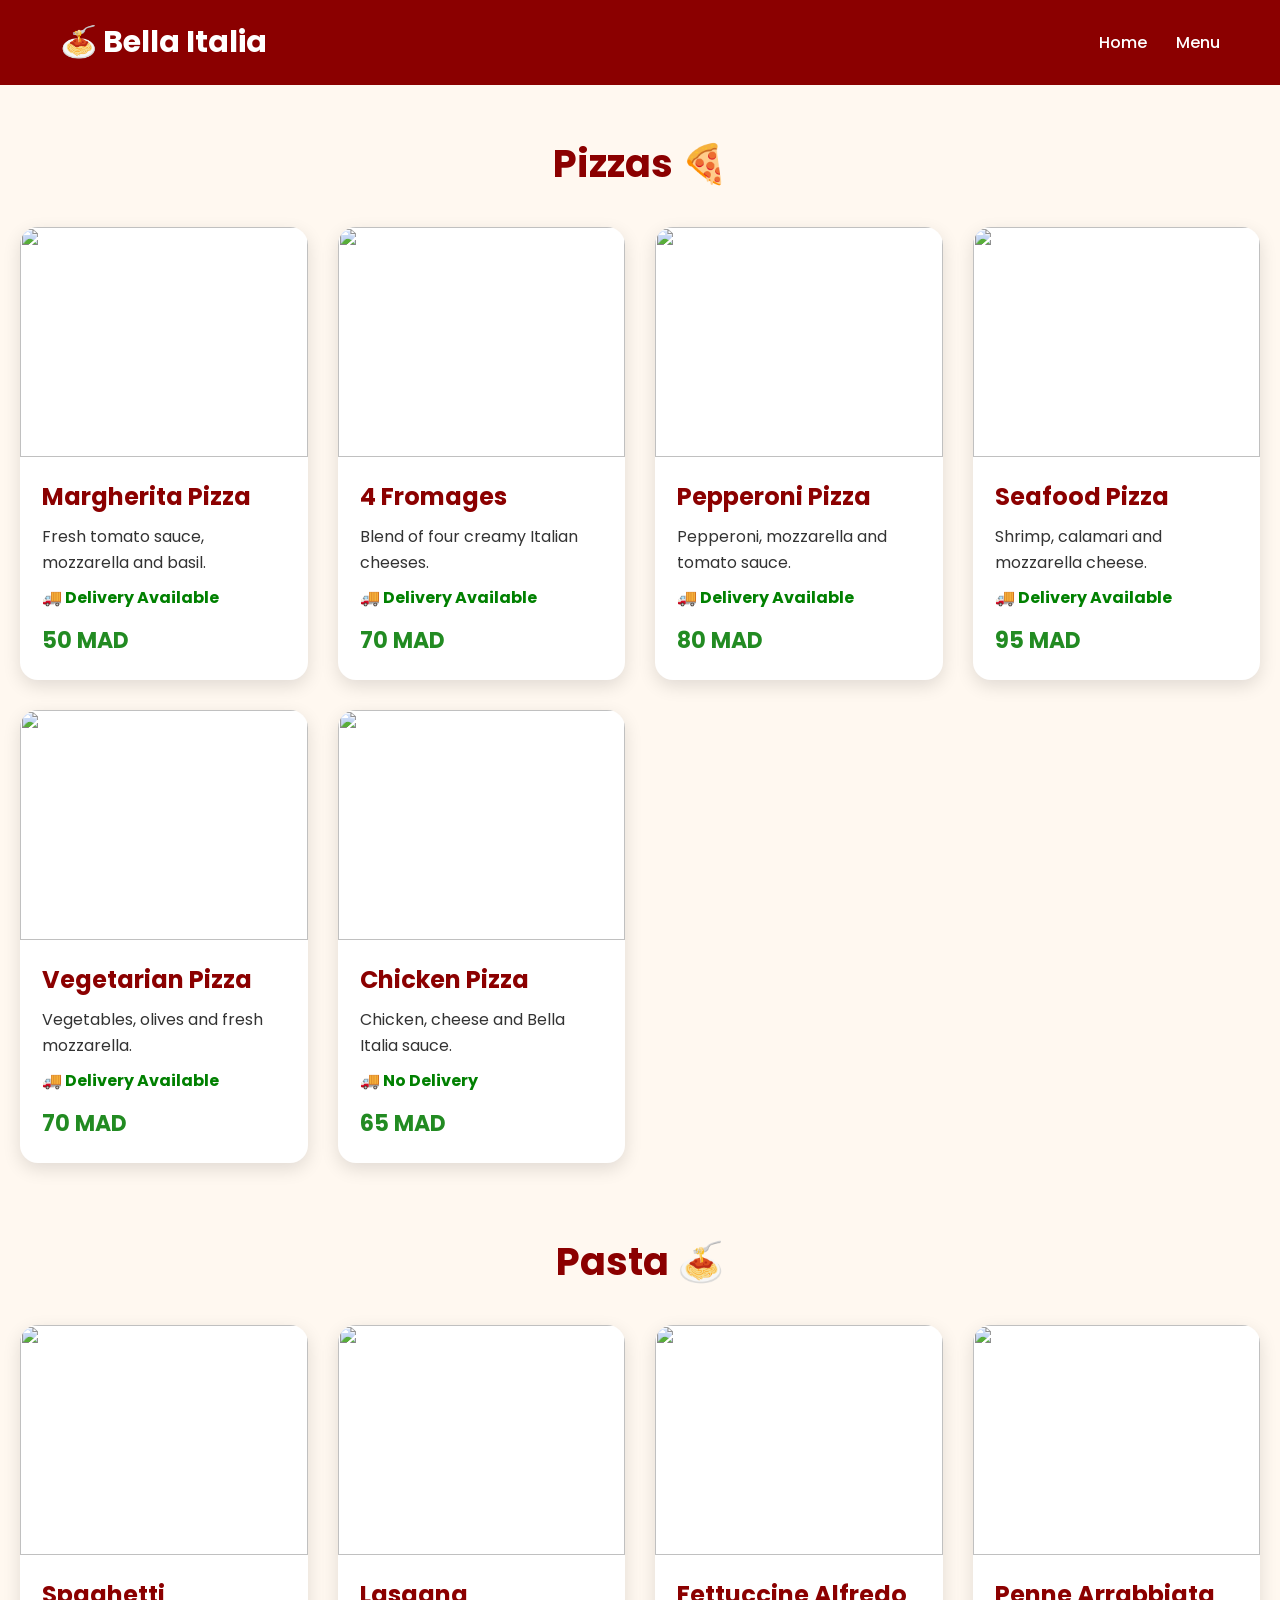
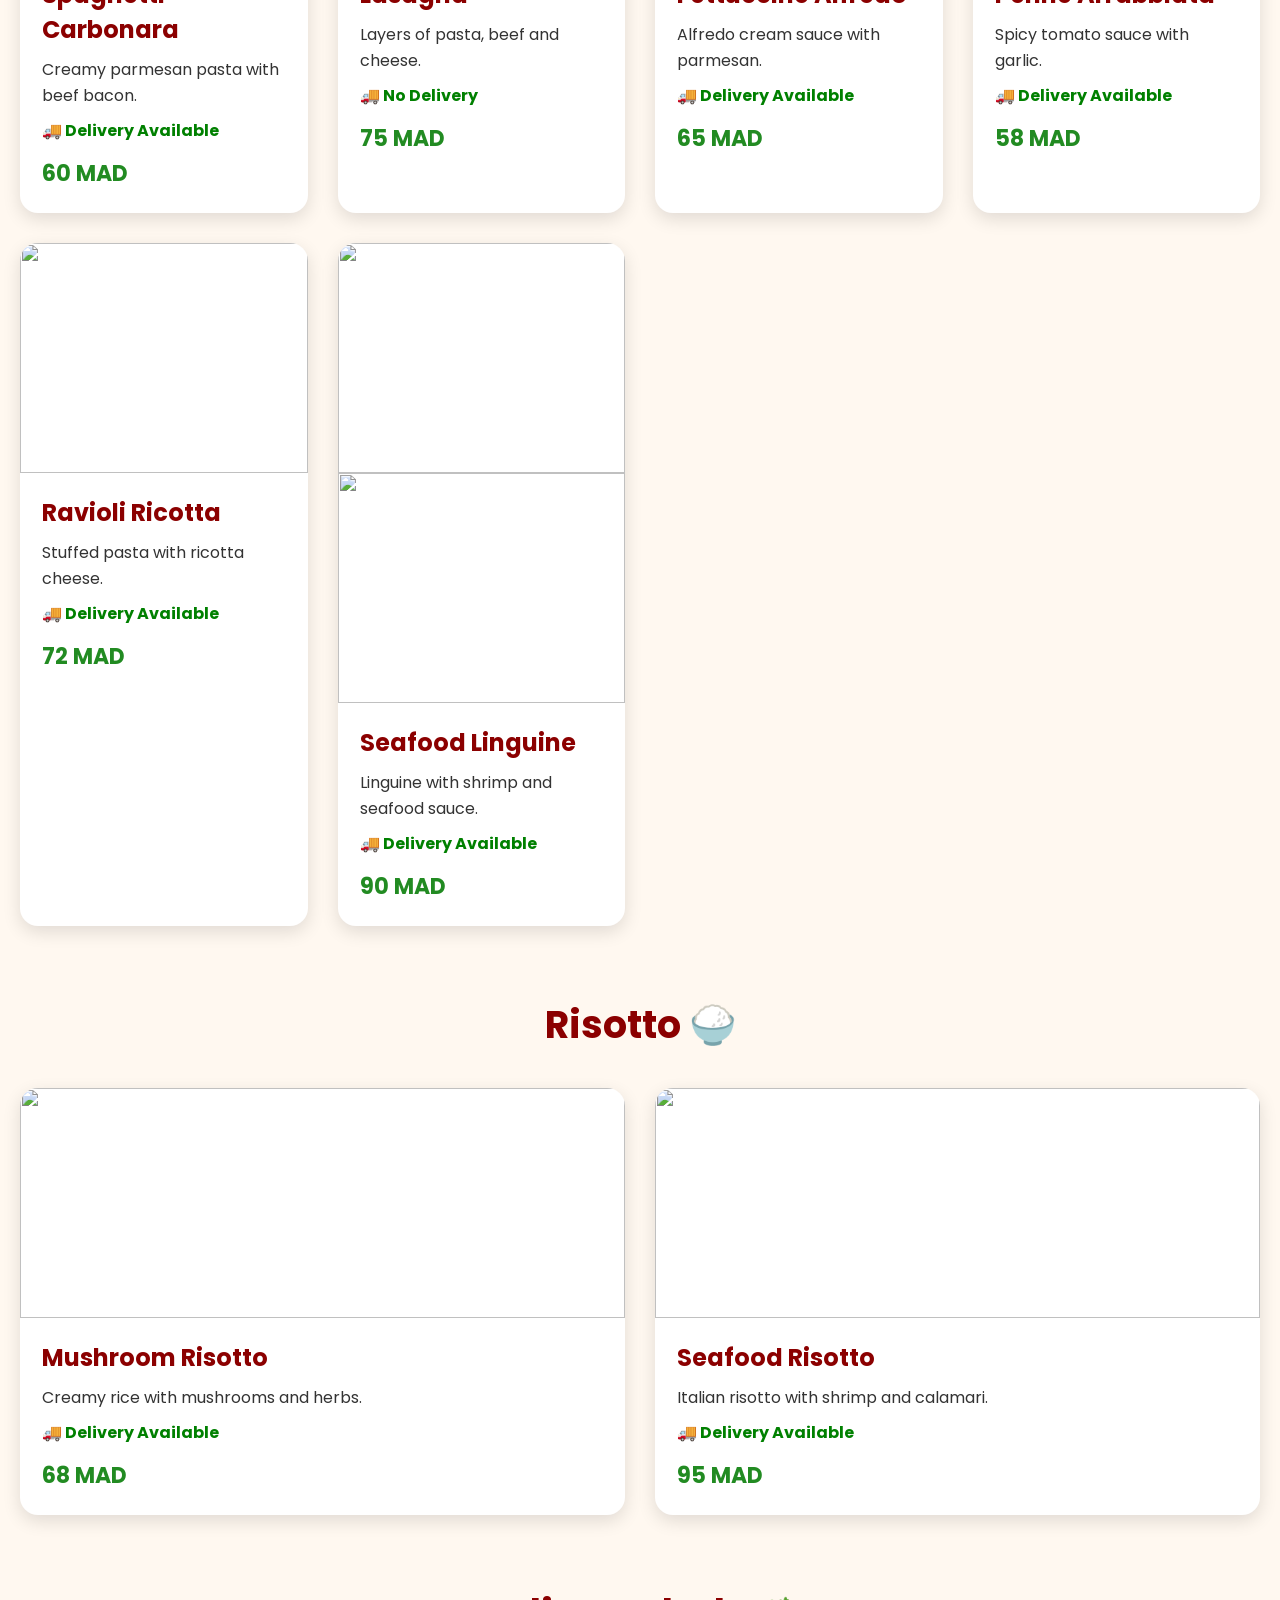
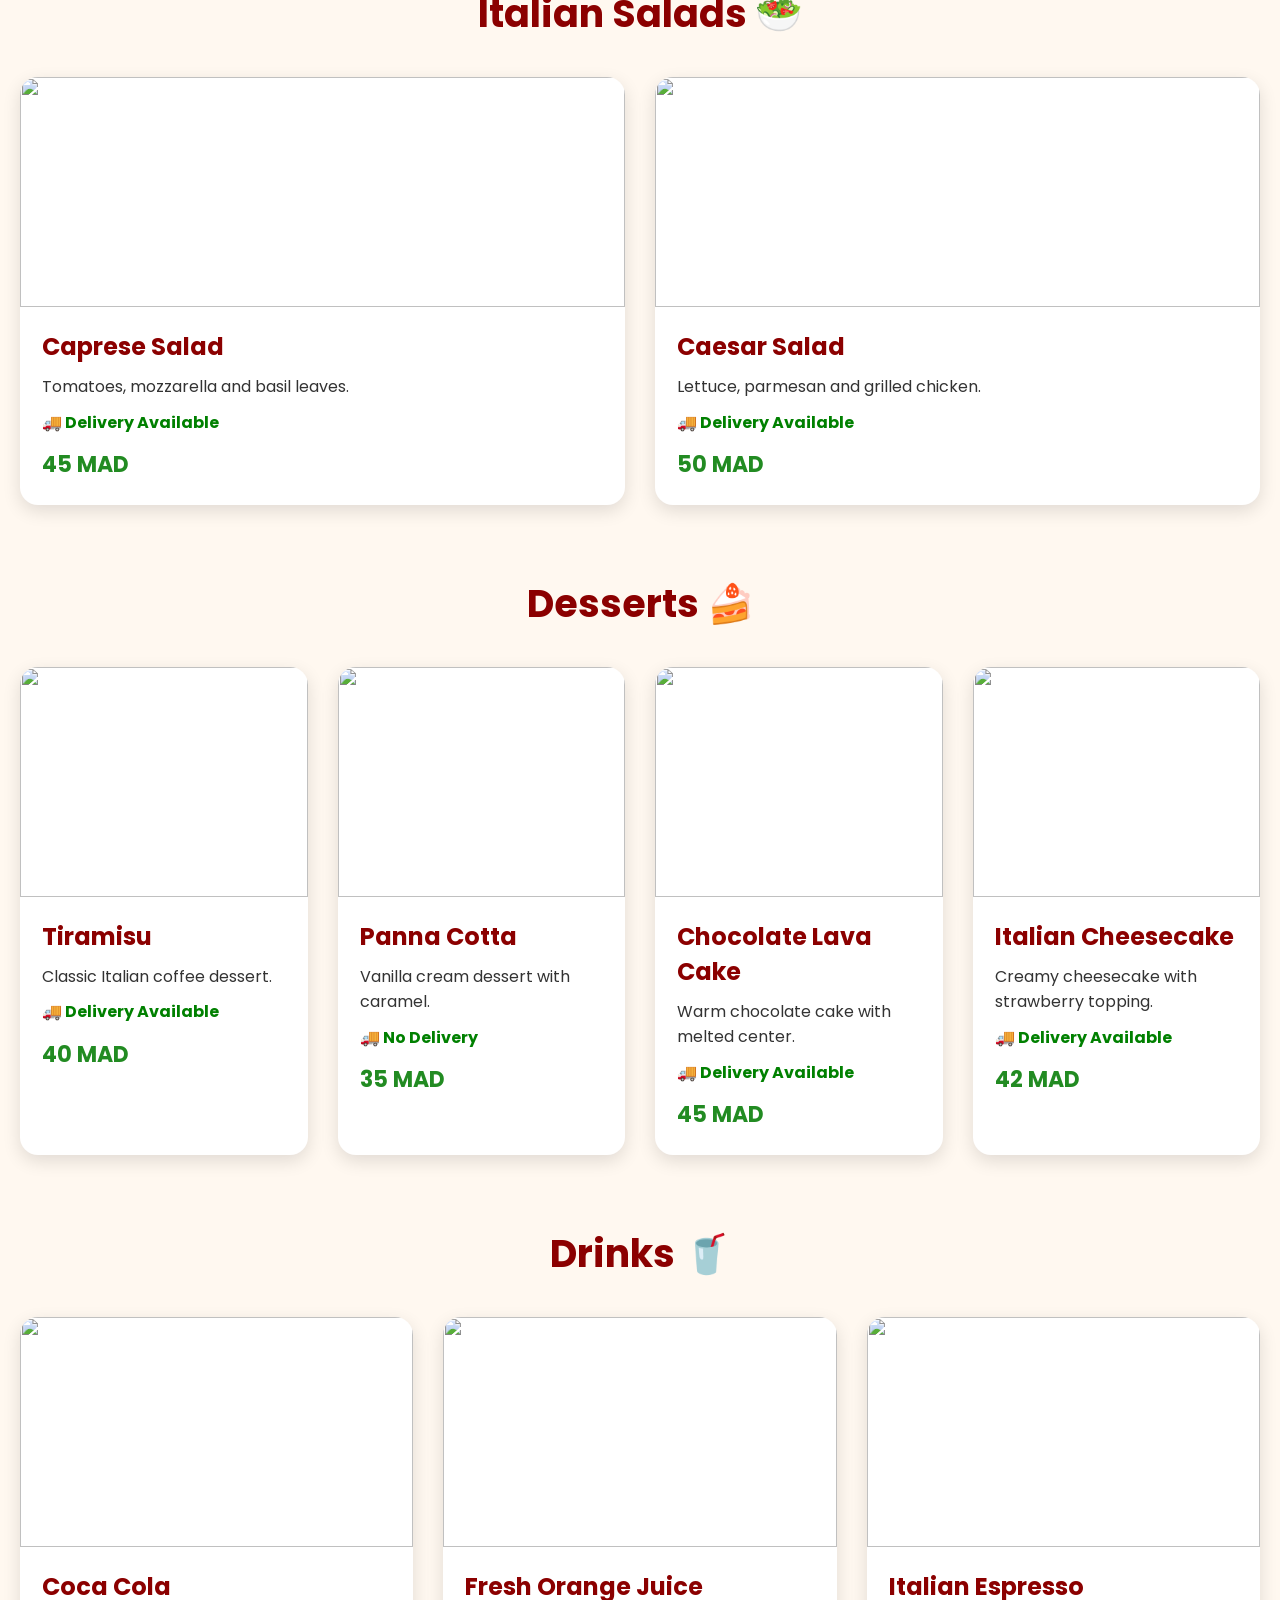
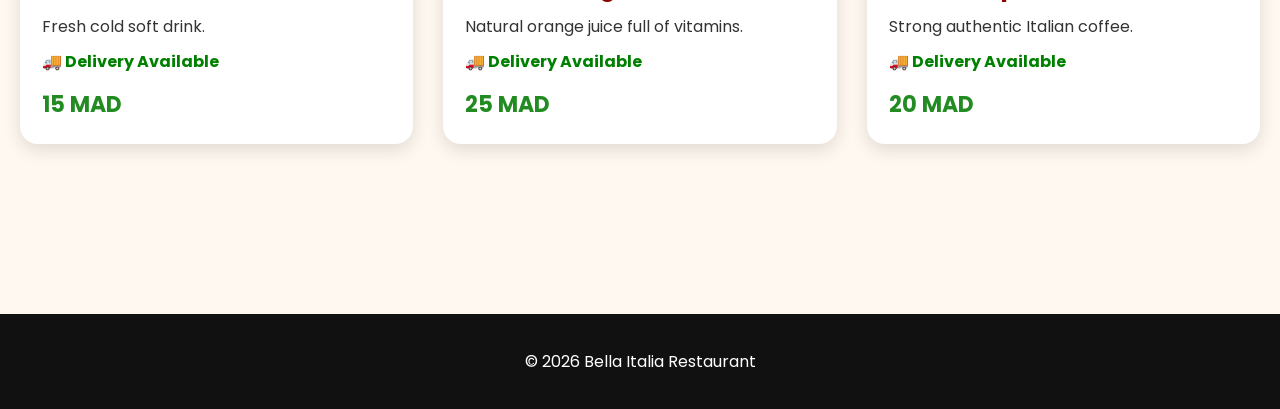
==== commit 1b953743: "add items" ====
--- a/menu.html
+++ b/menu.html
@@ -39,7 +39,7 @@
             <div class="menu-grid">
 
                 <div class="item">
-                    <img src="https://images.unsplash.com/photo-1604382355076-af4b0eb60143">
+                    <img src="https://images.pexels.com/photos/315755/pexels-photo-315755.jpeg">
                     <div class="item-content">
                         <h3>Margherita Pizza</h3>
                         <p>Fresh tomato sauce, mozzarella and basil.</p>
@@ -49,7 +49,7 @@
                 </div>
 
                 <div class="item">
-                    <img src="https://images.unsplash.com/photo-1513104890138-7c749659a591">
+                    <img src="https://images.pexels.com/photos/2147491/pexels-photo-2147491.jpeg">
                     <div class="item-content">
                         <h3>4 Fromages</h3>
                         <p>Blend of four creamy Italian cheeses.</p>
@@ -59,8 +59,7 @@
                 </div>
 
                 <div class="item">
-                    <img src="https://images.unsplash.com/photo-1548365328-9f547fb0953b">
-                    <div class="item-content">
+                    <img src="https://images.pexels.com/photos/825661/pexels-photo-825661.jpeg">                                <div class="item-content">
                         <h3>Pepperoni Pizza</h3>
                         <p>Pepperoni, mozzarella and tomato sauce.</p>
                         <p class="delivery">🚚 Delivery Available</p>
@@ -79,7 +78,7 @@
                 </div>
 
                 <div class="item">
-                    <img src="https://images.unsplash.com/photo-1574071318508-1cdbab80d002">
+                    <img src="https://images.pexels.com/photos/1435904/pexels-photo-1435904.jpeg">
                     <div class="item-content">
                         <h3>Vegetarian Pizza</h3>
                         <p>Vegetables, olives and fresh mozzarella.</p>
@@ -89,7 +88,7 @@
                 </div>
 
                 <div class="item">
-                    <img src="https://images.unsplash.com/photo-1594007654729-407eedc4be65">
+                    <img src="https://images.pexels.com/photos/2619967/pexels-photo-2619967.jpeg">
                     <div class="item-content">
                         <h3>Chicken Pizza</h3>
                         <p>Chicken, cheese and Bella Italia sauce.</p>
@@ -111,7 +110,7 @@
             <div class="menu-grid">
 
                 <div class="item">
-                    <img src="https://images.unsplash.com/photo-1621996346565-e3dbc646d9a9">
+                    <img src="https://images.pexels.com/photos/4518843/pexels-photo-4518843.jpeg">
                     <div class="item-content">
                         <h3>Spaghetti Carbonara</h3>
                         <p>Creamy parmesan pasta with beef bacon.</p>
@@ -121,7 +120,7 @@
                 </div>
 
                 <div class="item">
-                    <img src="https://images.unsplash.com/photo-1619895092538-128341789043">
+                    <img src="https://images.pexels.com/photos/5949888/pexels-photo-5949888.jpeg">
                     <div class="item-content">
                         <h3>Lasagna</h3>
                         <p>Layers of pasta, beef and cheese.</p>
@@ -131,7 +130,7 @@
                 </div>
 
                 <div class="item">
-                    <img src="https://images.unsplash.com/photo-1551183053-bf91a1d81141">
+                    <img src="https://images.pexels.com/photos/1527603/pexels-photo-1527603.jpeg">
                     <div class="item-content">
                         <h3>Fettuccine Alfredo</h3>
                         <p>Alfredo cream sauce with parmesan.</p>
@@ -151,7 +150,7 @@
                 </div>
 
                 <div class="item">
-                    <img src="https://images.unsplash.com/photo-1473093295043-cdd812d0e601">
+                    <img src="https://images.pexels.com/photos/6646353/pexels-photo-6646353.jpeg">
                     <div class="item-content">
                         <h3>Ravioli Ricotta</h3>
                         <p>Stuffed pasta with ricotta cheese.</p>
@@ -161,7 +160,7 @@
                 </div>
 
                 <div class="item">
-                    <img src="https://images.unsplash.com/photo-1521389508051-d7ffb5dc8f70">
+                    <img src="https://images.pexels.com/photos/1279330/pexels-photo-1279330.jpeg"><img src="https://images.unsplash.com/photo-1521389508051-d7ffb5dc8f70">
                     <div class="item-content">
                         <h3>Seafood Linguine</h3>
                         <p>Linguine with shrimp and seafood sauce.</p>
@@ -247,7 +246,7 @@
             <div class="menu-grid">
 
                 <div class="item">
-                    <img src="https://images.unsplash.com/photo-1571877227200-a0d98ea607e9">
+                    <img src="https://images.pexels.com/photos/6880219/pexels-photo-6880219.jpeg">
                     <div class="item-content">
                         <h3>Tiramisu</h3>
                         <p>Classic Italian coffee dessert.</p>
@@ -277,7 +276,7 @@
                 </div>
 
                 <div class="item">
-                    <img src="https://images.unsplash.com/photo-1464306076886-da185f6a9d05">
+                    <img src="https://images.pexels.com/photos/291528/pexels-photo-291528.jpeg">
                     <div class="item-content">
                         <h3>Italian Cheesecake</h3>
                         <p>Creamy cheesecake with strawberry topping.</p>
--- a/style.css
+++ b/style.css
@@ -1,3 +1,7 @@
+/* ========================= */
+/* GLOBAL */
+/* ========================= */
+
 *{
     margin:0;
     padding:0;
@@ -14,7 +18,9 @@
     color:#333;
 }
 
+/* ========================= */
 /* NAVBAR */
+/* ========================= */
 
 .navbar{
     display:flex;
@@ -47,7 +53,189 @@
     color:#ffd700;
 }
 
-/* MENU */
+/* ========================= */
+/* HERO SECTION */
+/* ========================= */
+
+.hero{
+    height:90vh;
+
+    background:
+    linear-gradient(rgba(0,0,0,0.5),
+    rgba(0,0,0,0.5)),
+
+    url('https://images.unsplash.com/photo-1513104890138-7c749659a591');
+
+    background-size:cover;
+    background-position:center;
+
+    display:flex;
+    flex-direction:column;
+    justify-content:center;
+    align-items:center;
+
+    text-align:center;
+    color:white;
+
+    padding:20px;
+}
+
+.hero h2{
+    font-size:65px;
+    margin-bottom:20px;
+}
+
+.hero p{
+    font-size:24px;
+    margin-bottom:30px;
+    max-width:700px;
+}
+
+/* ========================= */
+/* BUTTON */
+/* ========================= */
+
+.btn{
+    display:inline-block;
+
+    background:#228B22;
+    color:white;
+
+    padding:15px 35px;
+
+    border-radius:40px;
+
+    text-decoration:none;
+
+    font-size:18px;
+    font-weight:500;
+
+    transition:0.3s;
+}
+
+.btn:hover{
+    transform:scale(1.05);
+    background:#2fa12f;
+}
+
+/* ========================= */
+/* ABOUT SECTION */
+/* ========================= */
+
+.about{
+    padding:90px 20px;
+    text-align:center;
+}
+
+.about h2{
+    color:#8B0000;
+    font-size:42px;
+    margin-bottom:25px;
+}
+
+.about p{
+    max-width:800px;
+    margin:auto;
+
+    line-height:1.9;
+
+    font-size:18px;
+}
+
+/* ========================= */
+/* CONTACT SECTION */
+/* ========================= */
+
+#contact{
+    background:white;
+
+    padding:70px 20px;
+
+    text-align:center;
+}
+
+#contact h2{
+    color:#8B0000;
+    font-size:40px;
+    margin-bottom:25px;
+}
+
+#contact p{
+    margin:12px 0;
+    font-size:18px;
+}
+
+/* ========================= */
+/* RESERVATION SECTION */
+/* ========================= */
+
+#reservation{
+    padding:70px 20px;
+    text-align:center;
+}
+
+#reservation h2{
+    color:#8B0000;
+    font-size:40px;
+    margin-bottom:30px;
+}
+
+form{
+    max-width:550px;
+    margin:auto;
+}
+
+input{
+    width:100%;
+
+    padding:16px;
+
+    margin:12px 0;
+
+    border:none;
+
+    border-radius:12px;
+
+    background:#f1f1f1;
+
+    font-size:16px;
+}
+
+input:focus{
+    outline:none;
+    border:2px solid #8B0000;
+}
+
+/* ========================= */
+/* BUTTON FORM */
+/* ========================= */
+
+button{
+    width:100%;
+
+    padding:16px;
+
+    border:none;
+
+    border-radius:12px;
+
+    background:#8B0000;
+    color:white;
+
+    font-size:18px;
+
+    cursor:pointer;
+
+    transition:0.3s;
+}
+
+button:hover{
+    background:#600000;
+}
+
+/* ========================= */
+/* MENU PAGE */
+/* ========================= */
 
 .menu{
     padding:50px 20px;
@@ -64,8 +252,6 @@
     margin-bottom:35px;
 }
 
-/* GRID */
-
 .menu-grid{
     display:grid;
 
@@ -75,7 +261,9 @@
     gap:30px;
 }
 
+/* ========================= */
 /* CARD */
+/* ========================= */
 
 .item{
     background:white;
@@ -126,31 +314,54 @@
     color:green;
 }
 
-/* BUTTON */
-
-.btn{
-    display:inline-block;
-
-    margin-top:15px;
-
-    background:#228B22;
-    color:white;
-
-    padding:12px 25px;
-
-    border-radius:30px;
-
-    text-decoration:none;
-
-    transition:0.3s;
-}
-
-.btn:hover{
-    background:#2fa12f;
-    transform:scale(1.05);
-}
-
+/* ========================= */
+/* DETAILS PAGE */
+/* ========================= */
+
+.container{
+    max-width:1000px;
+
+    margin:50px auto;
+
+    background:white;
+
+    border-radius:20px;
+
+    overflow:hidden;
+
+    box-shadow:0 5px 20px rgba(0,0,0,0.1);
+}
+
+.container img{
+    width:100%;
+    height:450px;
+    object-fit:cover;
+}
+
+.content{
+    padding:40px;
+}
+
+.content h2{
+    color:#8B0000;
+    margin-bottom:20px;
+    font-size:42px;
+}
+
+.content p{
+    line-height:1.9;
+    margin-bottom:20px;
+    font-size:18px;
+}
+.item img{
+    width:100%;
+    height:230px;
+    object-fit:cover;
+    display:block;
+}
+/* ========================= */
 /* FOOTER */
+/* ========================= */
 
 footer{
     background:#111;
@@ -163,20 +374,50 @@
     margin-top:50px;
 }
 
-/* MOBILE */
+footer p{
+    font-size:16px;
+}
+
+/* ========================= */
+/* MOBILE RESPONSIVE */
+/* ========================= */
 
 @media(max-width:768px){
 
     .navbar{
         flex-direction:column;
+        padding:20px;
     }
 
     .nav-links{
         margin-top:15px;
     }
 
+    .nav-links a{
+        margin:0 10px;
+    }
+
+    .hero h2{
+        font-size:40px;
+    }
+
+    .hero p{
+        font-size:18px;
+    }
+
+    .about h2,
+    #contact h2,
+    #reservation h2,
     .category h2{
         font-size:30px;
     }
 
+    .container img{
+        height:300px;
+    }
+
+    .content h2{
+        font-size:30px;
+    }
+
 }
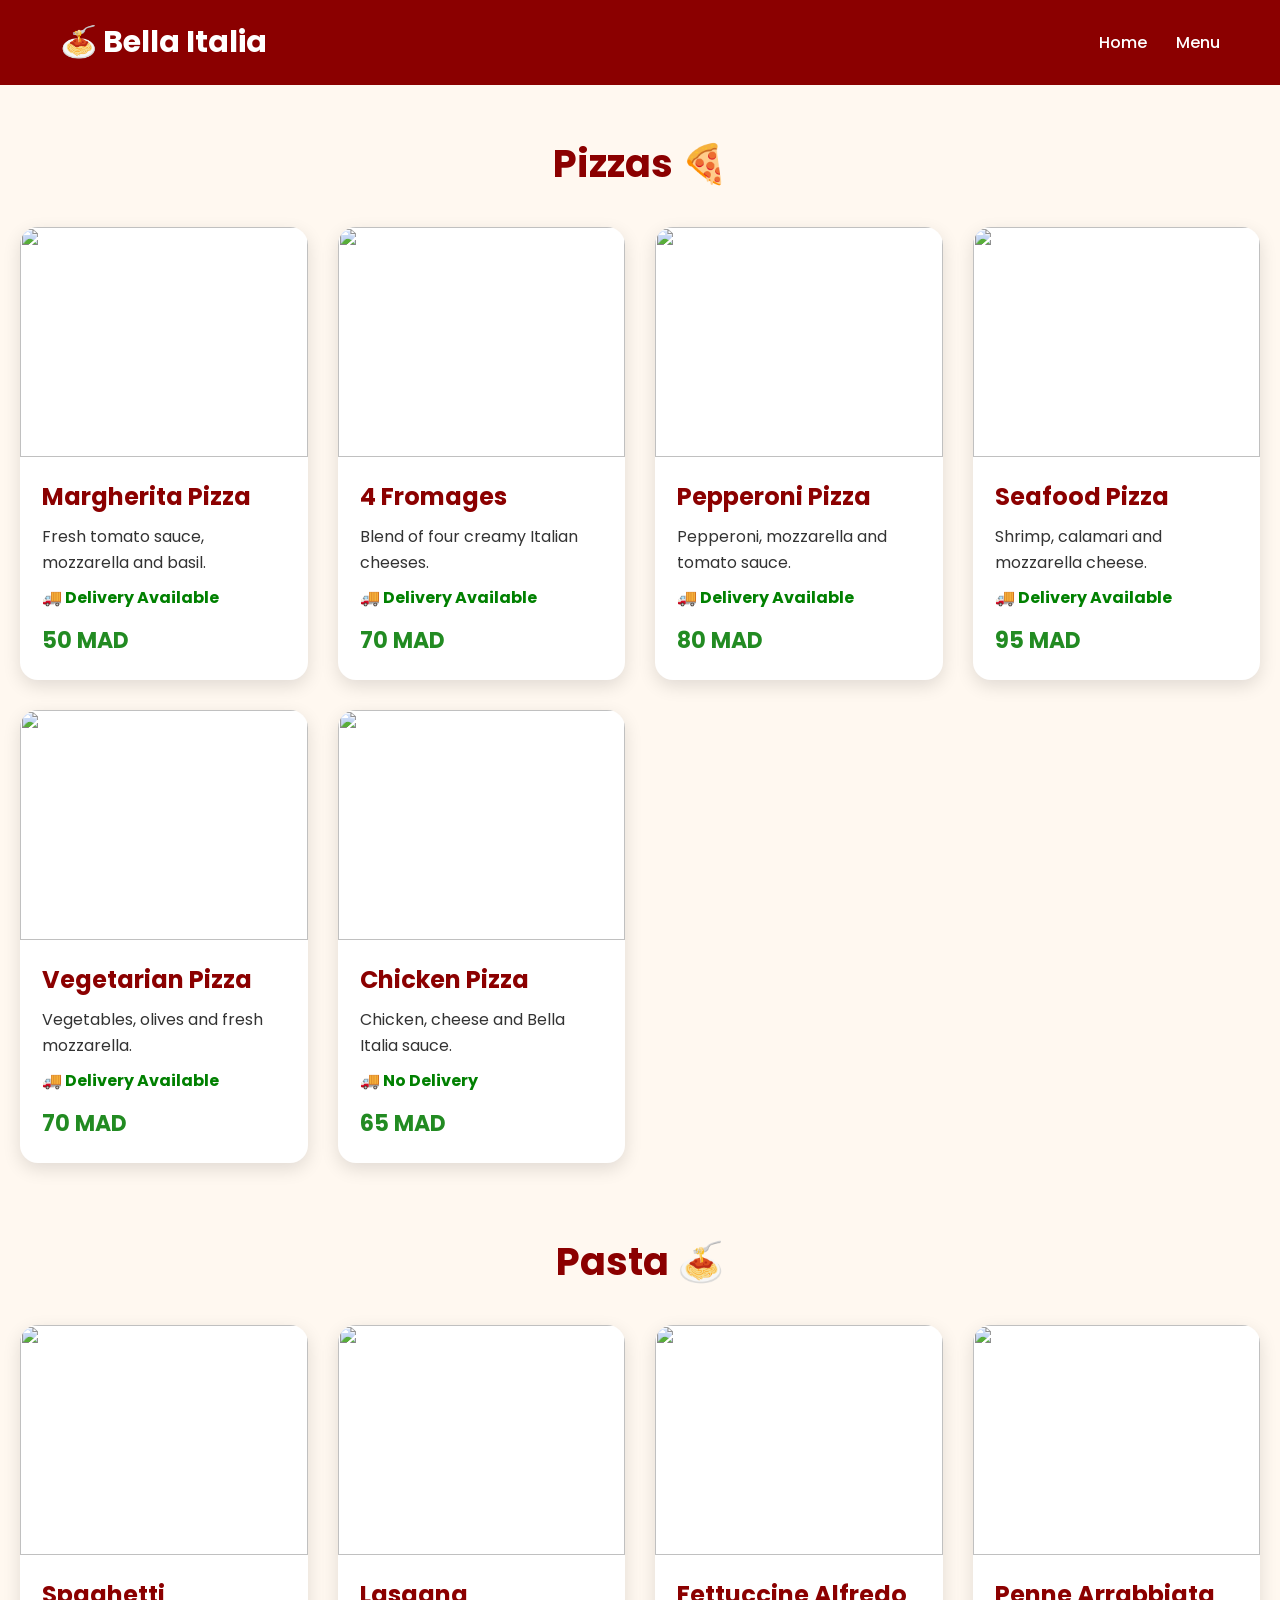
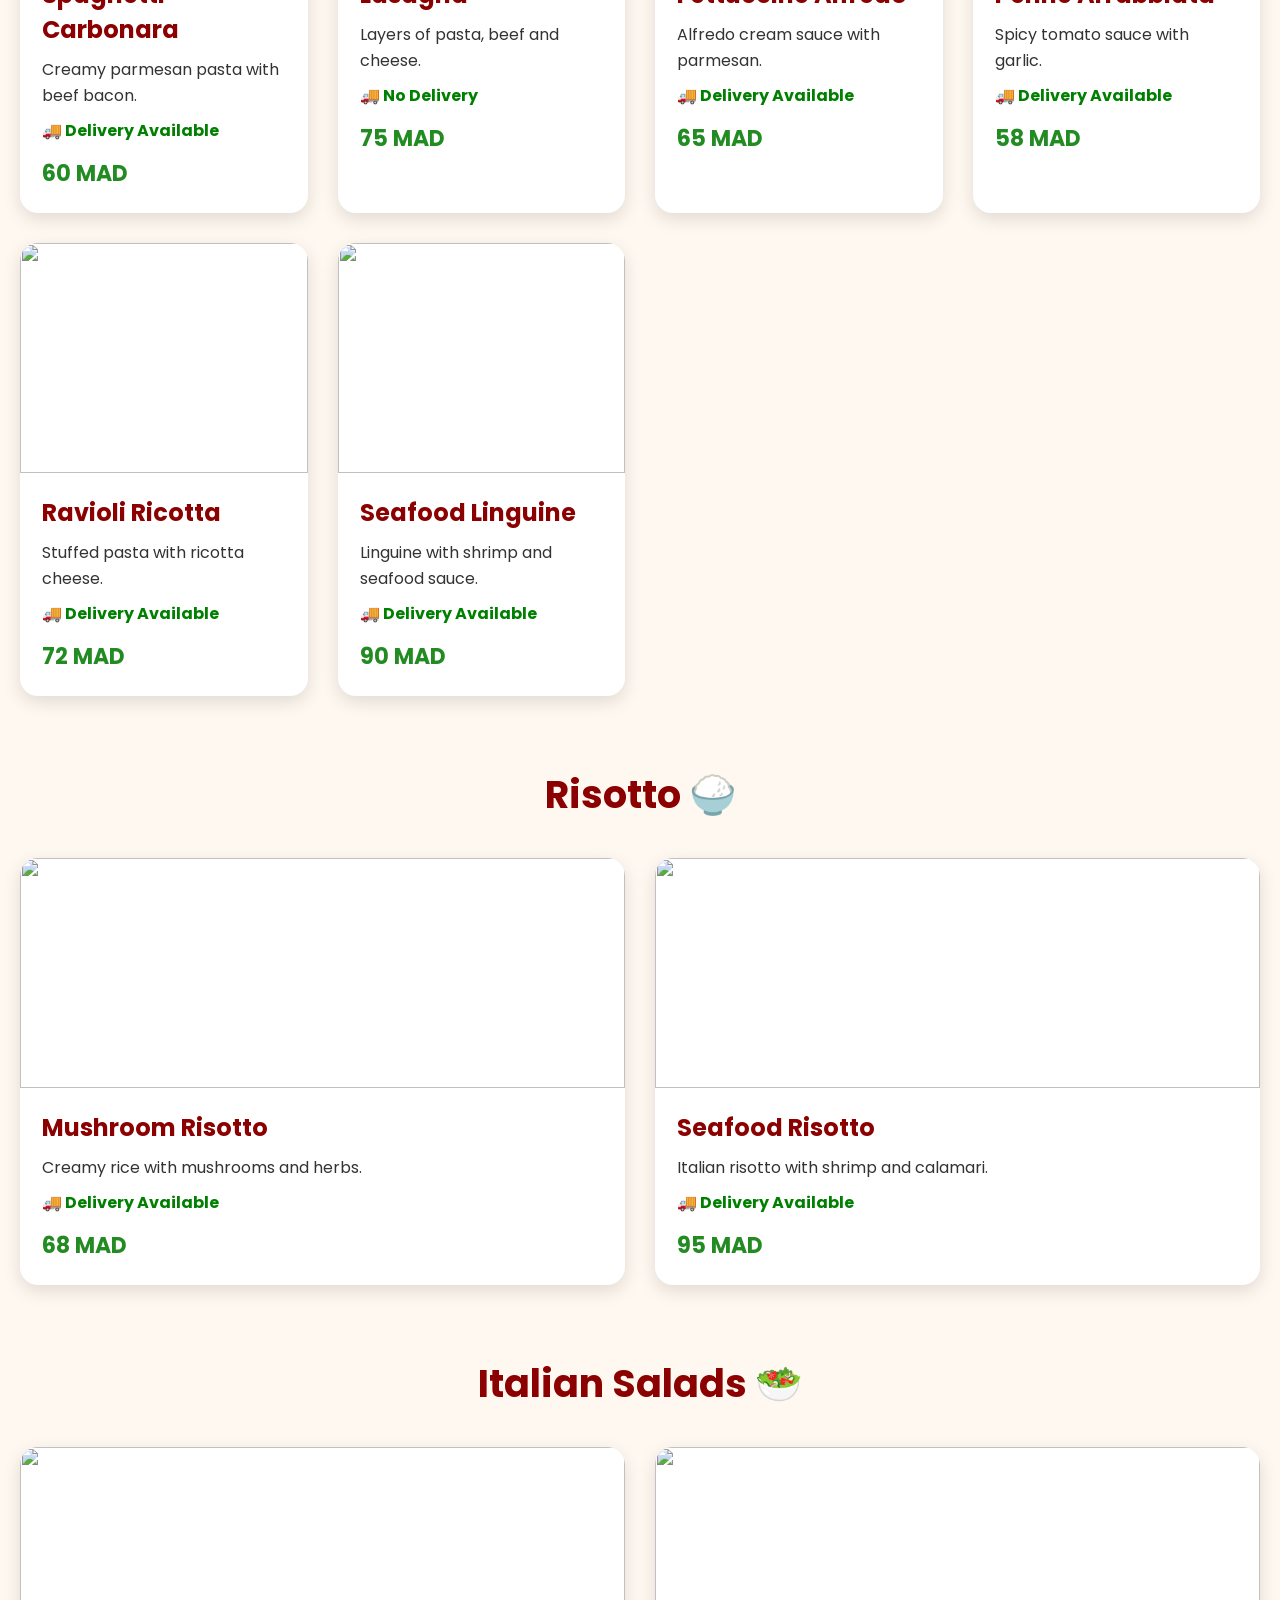
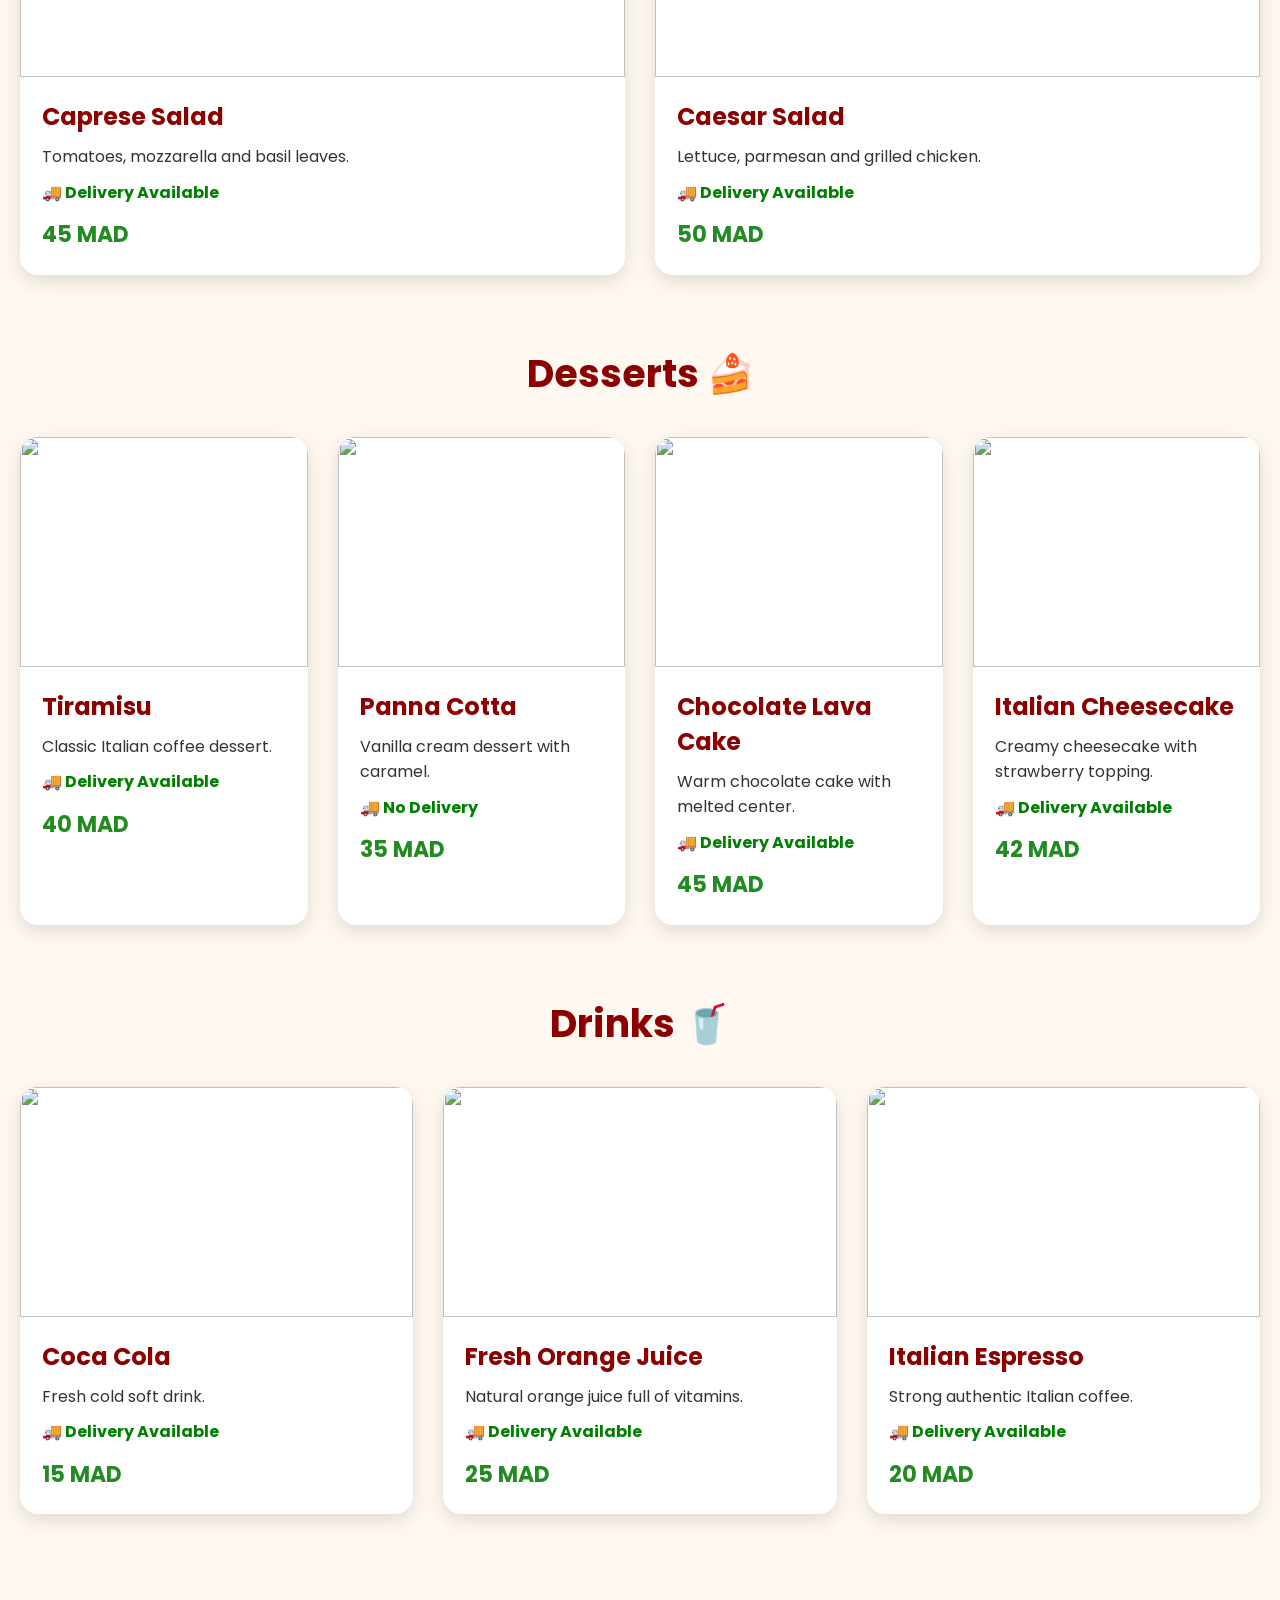
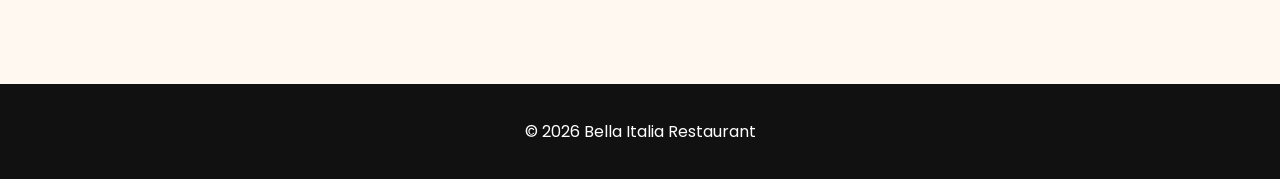
==== commit aeef9be5: "add items" ====
--- a/menu.html
+++ b/menu.html
@@ -78,7 +78,7 @@
                 </div>
 
                 <div class="item">
-                    <img src="https://images.pexels.com/photos/1435904/pexels-photo-1435904.jpeg">
+                    <img src="https://images.pexels.com/photos/1653877/pexels-photo-1653877.jpeg">
                     <div class="item-content">
                         <h3>Vegetarian Pizza</h3>
                         <p>Vegetables, olives and fresh mozzarella.</p>
@@ -160,7 +160,7 @@
                 </div>
 
                 <div class="item">
-                    <img src="https://images.pexels.com/photos/1279330/pexels-photo-1279330.jpeg"><img src="https://images.unsplash.com/photo-1521389508051-d7ffb5dc8f70">
+                    <img src="https://images.pexels.com/photos/6287525/pexels-photo-6287525.jpeg">
                     <div class="item-content">
                         <h3>Seafood Linguine</h3>
                         <p>Linguine with shrimp and seafood sauce.</p>
@@ -266,7 +266,7 @@
                 </div>
 
                 <div class="item">
-                    <img src="https://images.unsplash.com/photo-1551024601-bec78aea704b">
+                    <img src="https://images.pexels.com/photos/291528/pexels-photo-291528.jpeg">
                     <div class="item-content">
                         <h3>Chocolate Lava Cake</h3>
                         <p>Warm chocolate cake with melted center.</p>
@@ -276,7 +276,7 @@
                 </div>
 
                 <div class="item">
-                    <img src="https://images.pexels.com/photos/291528/pexels-photo-291528.jpeg">
+                    <img src="https://images.pexels.com/photos/1126359/pexels-photo-1126359.jpeg">
                     <div class="item-content">
                         <h3>Italian Cheesecake</h3>
                         <p>Creamy cheesecake with strawberry topping.</p>
@@ -298,7 +298,7 @@
             <div class="menu-grid">
 
                 <div class="item">
-                    <img src="https://images.unsplash.com/photo-1513558161293-cdaf765ed2fd">
+                    <img src="https://images.pexels.com/photos/4113682/pexels-photo-4113682.jpeg">
                     <div class="item-content">
                         <h3>Coca Cola</h3>
                         <p>Fresh cold soft drink.</p>
@@ -308,7 +308,7 @@
                 </div>
 
                 <div class="item">
-                    <img src="https://images.unsplash.com/photo-1517701604599-bb29b565090c">
+                    <img src="https://images.pexels.com/photos/96974/pexels-photo-96974.jpeg">
                     <div class="item-content">
                         <h3>Fresh Orange Juice</h3>
                         <p>Natural orange juice full of vitamins.</p>
@@ -318,7 +318,7 @@
                 </div>
 
                 <div class="item">
-                    <img src="https://images.unsplash.com/photo-1499636136210-6f4ee915583e">
+                    <img src="https://images.pexels.com/photos/302899/pexels-photo-302899.jpeg">
                     <div class="item-content">
                         <h3>Italian Espresso</h3>
                         <p>Strong authentic Italian coffee.</p>
